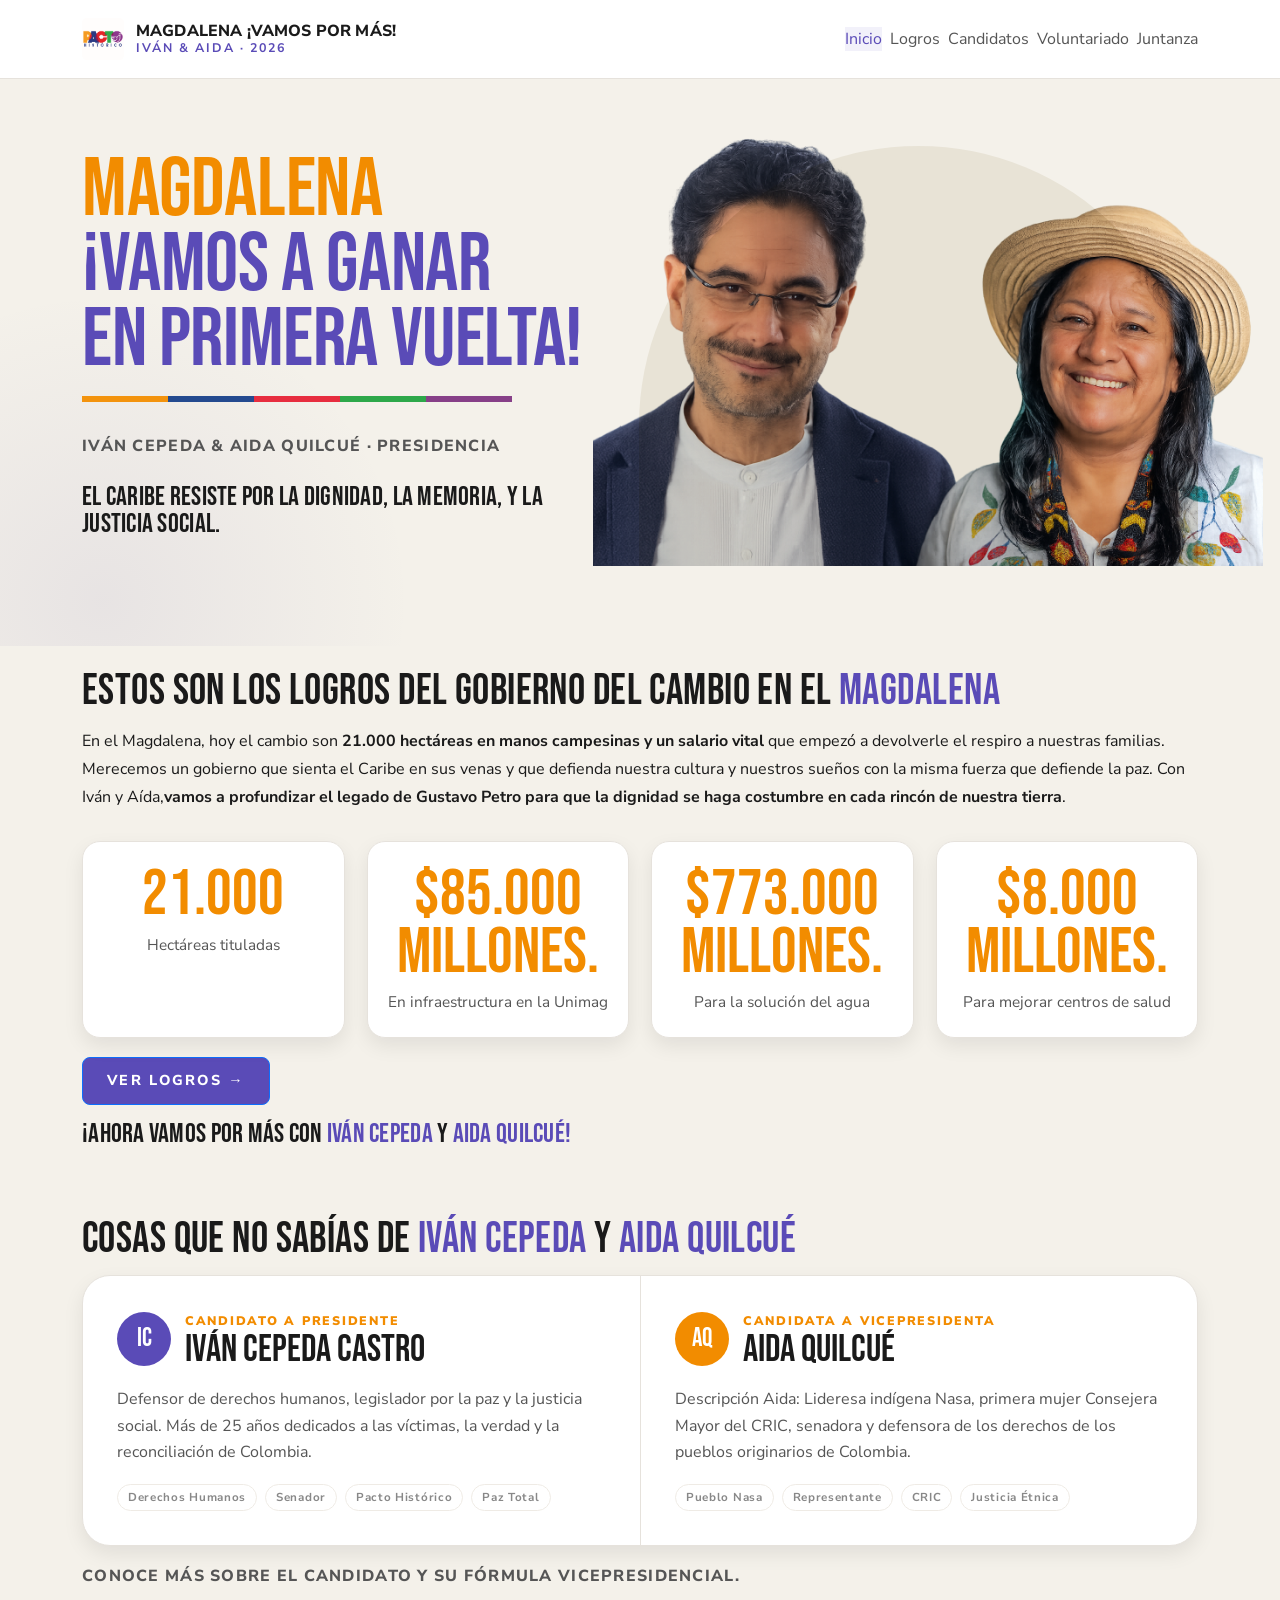
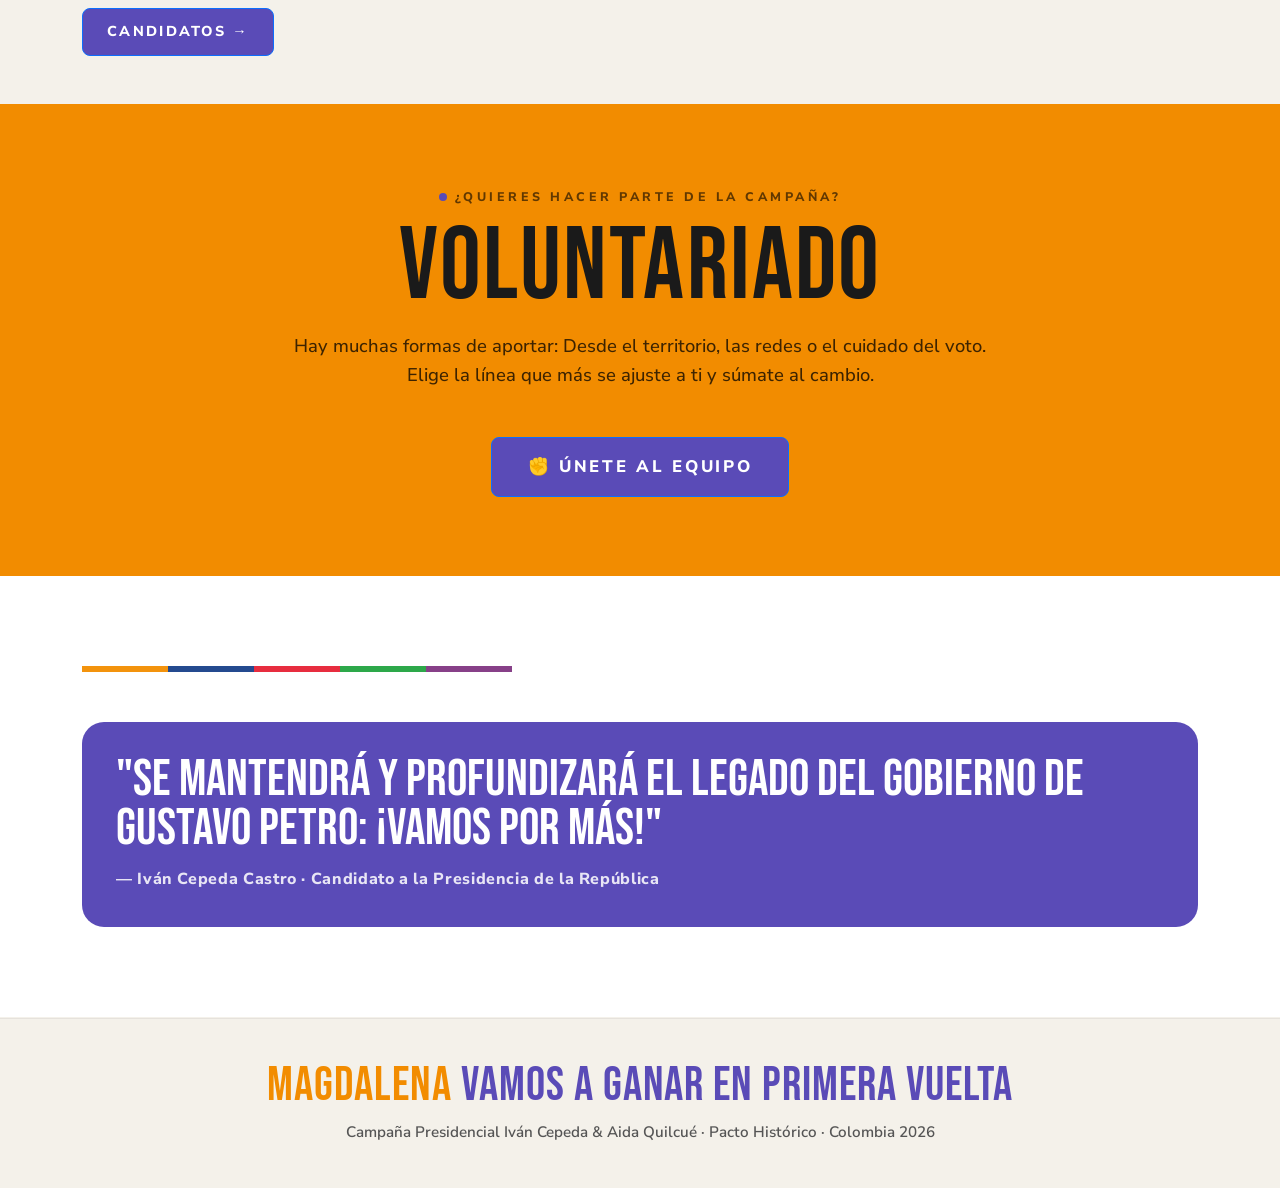
==== index.html @ b044becb "v1.1 feature: Configuracion para que los robots de google indexen mas facil esta pagina" ====
<!DOCTYPE html>
<html lang="es">

<head>
  <meta charset="UTF-8" />
  <meta name="viewport" content="width=device-width, initial-scale=1.0" />
  <title>Iván Cepeda & Aida Quilcué — Magdalena por el Cambio</title>
  <meta name="description" content="Campaña Magdalena por el Cambio. Iván Cepeda y Aida Quilcué. Página principal." />
  <link rel="icon" type="image/png" href="./assets/images/favicon.png">

  <link rel="preconnect" href="https://fonts.googleapis.com">
  <link rel="preconnect" href="https://fonts.gstatic.com" crossorigin>
  <link
    href="https://fonts.googleapis.com/css2?family=Bebas+Neue&family=Nunito+Sans:wght@400;500;600;700;800;900&display=swap"
    rel="stylesheet">

  <!-- Bootstrap 5.3 CSS -->
  <link href="https://cdn.jsdelivr.net/npm/bootstrap@5.3.3/dist/css/bootstrap.min.css" rel="stylesheet"
    integrity="sha384-QWTKZyjpPEjISv5WaRU9OFeRpok6YctnYmDr5pNlyT2bRjXh0JMhjY6hW+ALEwIH" crossorigin="anonymous">

  <link rel="stylesheet" href="./assets/css/variables.css">
  <link rel="stylesheet" href="./assets/css/reset.css">
  <link rel="stylesheet" href="./assets/css/base.css">
  <link rel="stylesheet" href="./assets/css/layout.css">
  <link rel="stylesheet" href="./assets/css/components.css">
  <link rel="stylesheet" href="./assets/css/utilities.css">
  <link rel="stylesheet" href="./assets/css/inicio.css">

  <meta name="google-site-verification" content="J1PlSYhIY49Xi12_AZv1ihROwYbv2UaHZDbPVgr6SNs" />
</head>

<body>
  <div class="top-stripe"></div>

  <header class="site-header">
    <div class="container header-inner">
      <a class="brand" href="./index.html">
        <div class="brand-badge">
          <img src="./assets/images/logo_pacto.png" alt="Pacto Histórico" class="brand-logo">
        </div>
        <div class="brand-copy">
          <span class="brand-title">MAGDALENA ¡VAMOS POR MÁS!</span>
          <span class="brand-subtitle">Iván & Aida · 2026</span>
        </div>
      </a>

      <nav class="main-nav" id="mainNav">
        <a class="nav-link is-active" href="./index.html">Inicio</a>
        <a class="nav-link" href="./pages/logros.html">Logros</a>
        <a class="nav-link" href="./pages/candidatos.html">Candidatos</a>
        <a class="nav-link" href="./pages/voluntariado.html">Voluntariado</a>
        <a class="nav-link" href="./pages/juntanza.html">Juntanza</a>
      </nav>

      <button class="menu-toggle" id="menuToggle" type="button" aria-label="Abrir menú">
        <span></span>
        <span></span>
        <span></span>
      </button>
    </div>
  </header>

  <main id="app" class="home-page">
    <section class="home-hero">
      <div class="container home-hero-grid">
        <div class="home-hero-copy animate-on-scroll slide-right">

          <h1 class="home-title">
            <span>Magdalena</span>
            <strong>¡Vamos a ganar</strong>
            <strong>En primera vuelta!</strong>
          </h1>

          <div class="brand-stripe">
            <span class="stripe-orange"></span>
            <span class="stripe-blue"></span>
            <span class="stripe-red"></span>
            <span class="stripe-green"></span>
            <span class="stripe-purple"></span>
          </div>

          <p class="hero-subtitle">Iván Cepeda & Aida Quilcué · Presidencia</p>

          <div class="mt-4">
            <p class="section-subtitle" style="font-size: 1.7rem;">
              El Caribe resiste por la dignidad, la memoria, y la
              justicia social.
            </p>
          </div>
        </div>

        <div class="home-hero-visual animate-on-scroll slide-left">
          <img class="candidate-photo" src="./assets/images/start_photo.png" alt="Iván Cepeda y Aida Quilcué" />
        </div>
      </div>
    </section>

    <section class="home-dashboard mt-4">
      <div class="container">
        <div>
          <h1 class="section-subtitle animate-on-scroll fade-in">Estos son los logros del gobierno del cambio en el
            <span class="acc">Magdalena</span>
          </h1>
          <p>En el Magdalena, hoy el cambio son <strong>21.000 hectáreas en manos campesinas y un salario vital</strong>
            que empezó a
            devolverle el respiro a nuestras familias. Merecemos un gobierno que sienta el Caribe en sus venas y que
            defienda nuestra cultura y nuestros sueños con la misma fuerza que defiende la paz. Con Iván y
            Aída,<strong>vamos a
              profundizar el legado de Gustavo Petro para que la dignidad se haga costumbre en cada rincón de nuestra
              tierra</strong>.</p>

          <section class="stats-bar animate-on-scroll slide-up">
            <div class="stats-inner">
              <div class="stat-item">
                <div class="stat-num">21.000</div>
                <div class="stat-label">Hectáreas tituladas</div>
              </div>
              <div class="stat-item">
                <div class="stat-num">$85.000 millones.</div>
                <div class="stat-label">En infraestructura en la Unimag</div>
              </div>
              <div class="stat-item">
                <div class="stat-num">$773.000 millones.</div>
                <div class="stat-label">Para la solución del agua</div>
              </div>
              <div class="stat-item">
                <div class="stat-num">$8.000 millones.</div>
                <div class="stat-label">Para mejorar centros de salud</div>
              </div>
            </div>
          </section>
          <div class="hero-cta-row mt-2">
            <a class="btn btn-primary" href="./pages/logros.html">Ver logros →</a>
          </div>
          <h1 class="section-subtitle mt-3" style="font-size: 1.7rem;">¡Ahora vamos por más con <span class="acc">Iván
              Cepeda</span> y
            <span class="acc">Aida Quilcué!</span>
          </h1>
        </div>
      </div>
    </section>

    <section class="candidates-section py-5">
      <div class="container">
        <h1 class="section-subtitle">Cosas que no sabías de <span class="acc">Iván Cepeda</span> y <span
            class="acc">Aida Quilcué</span>

        </h1>
        <div class="dashboard-grid">
          <article class="candidate-info-card animate-on-scroll slide-up">
            <div class="candidate-info-heading">
              <span class="candidate-info-icon">IC</span>
              <div>
                <p>Candidato a Presidente</p>
                <h2>Iván Cepeda Castro</h2>
              </div>
            </div>
            <p>Defensor de derechos humanos, legislador por la paz y la justicia social. Más de 25 años dedicados a las
              víctimas, la verdad y la reconciliación de Colombia.</p>

            <div class="cand-tags">
              <span class="tag">Derechos Humanos</span>
              <span class="tag">Senador</span>
              <span class="tag">Pacto Histórico</span>
              <span class="tag">Paz Total</span>
            </div>
          </article>

          <article class="candidate-info-card animate-on-scroll slide-up delay-200">
            <div class="candidate-info-heading">
              <span class="candidate-info-icon orange">AQ</span>
              <div>
                <p>Candidata a Vicepresidenta</p>
                <h2>Aida Quilcué</h2>
              </div>
            </div>
            <p>Descripción Aida: Lideresa indígena Nasa, primera mujer Consejera Mayor del CRIC, senadora y defensora de
              los derechos de los pueblos originarios de Colombia.</p>

            <div class="cand-tags">
              <span class="tag">Pueblo Nasa</span>
              <span class="tag">Representante</span>
              <span class="tag">CRIC</span>
              <span class="tag">Justicia Étnica</span>
            </div>
          </article>
        </div>
        <p class="hero-subtitle mt-3">Conoce más sobre el candidato y su fórmula vicepresidencial.</p>
        <div class="hero-cta-row mt-2">
          <a class="btn btn-primary" href="./pages/candidatos.html">Candidatos →</a>
        </div>
      </div>
    </section>

    <section class="cta-voluntariado text-center animate-on-scroll fade-in"
      style="background-color: var(--color-primary); padding: 80px 0;">
      <div class="container">
        <div class="section-eyebrow mb-3" style="color: rgba(0,0,0,0.6);">¿Quieres hacer parte de la campaña?</div>
        <h2 class="home-title mb-3"
          style="color: var(--color-text); font-size: clamp(3.5rem, 8vw, 6.5rem); letter-spacing: 0.02em;">VOLUNTARIADO
        </h2>
        <p class="mb-5 mx-auto"
          style="max-width: 700px; font-size: 1.15rem; color: rgba(0,0,0,0.75); line-height: 1.6; font-weight: 500;">
          Hay muchas formas de aportar: Desde el territorio, las redes o el cuidado del voto. Elige la línea que más se
          ajuste a ti y súmate al cambio.
        </p>
        <a class="btn btn-primary" href="./pages/voluntariado.html" style="padding: 16px 36px; font-size: 1.05rem;">✊
          ÚNETE AL EQUIPO</a>
      </div>
    </section>

    <section class="section-wrap animate-on-scroll slide-up">
      <div class="container">
        <div class="divider"></div>
        <div class="quote-box">
          <p class="quote-text">
            "Se mantendrá y profundizará el legado del gobierno de Gustavo Petro: ¡Vamos por más!"
          </p>
          <p class="quote-author">
            — Iván Cepeda Castro · Candidato a la Presidencia de la República
          </p>
        </div>
      </div>
    </section>
  </main>

  <footer class="site-footer">
    <div class="container footer-inner footer-inner-centered">
      <div class="footer-logo">
        <span>Magdalena</span> VAMOS A GANAR EN PRIMERA VUELTA
      </div>
      <div class="footer-text">
        Campaña Presidencial Iván Cepeda & Aida Quilcué · Pacto Histórico · Colombia 2026
      </div>
    </div>
  </footer>

  <div class="toast" id="toast">
    <span id="toastMessage"></span>
  </div>

  <!-- Bootstrap 5.3 JS Bundle -->
  <script src="https://cdn.jsdelivr.net/npm/bootstrap@5.3.3/dist/js/bootstrap.bundle.min.js"
    integrity="sha384-YvpcrYf0tY3lHB60NNkmXc5s9fDVZLESaAA55NDzOxhy9GkcIdslK1eN7N6jIeHz"
    crossorigin="anonymous"></script>

  <script type="module" src="./assets/js/app.js"></script>
</body>

</html>
---- assets/css/variables.css ----
:root {
  /* COLORES BASE */
  --color-primary: #f28c00;
  /* naranja */
  --color-secondary: #5a4bb7;
  /* morado */
  --color-accent: #e63946;
  /* rojo apoyo */

  /* FONDOS */
  --color-bg: #f4f1ea;
  --color-bg-soft: #ffffff;
  --color-surface: #ffffff;

  /* TEXTOS */
  --color-text: #1a1a1a;
  --color-text-muted: #555;
  --color-text-soft: #888;

  /* BORDES */
  --color-border: #e6e2dc;
  --color-border-soft: #efebe5;

  /* TIPOGRAFÍA */
  --font-display: "Bebas Neue", sans-serif;
  --font-heading: "Barlow Condensed", sans-serif;
  --font-body: "Nunito Sans", sans-serif;

  /* LAYOUT */
  --container-width: 1180px;

  /* UI */
  --radius-sm: 8px;
  --radius-md: 16px;
  --radius-lg: 24px;

  --shadow-soft: 0 8px 20px rgba(0, 0, 0, 0.08);
  --shadow-primary: 0 10px 30px rgba(242, 140, 0, 0.2);

  --header-height: 78px;

  --transition-fast: 0.2s ease;
  --transition-normal: 0.3s ease;
}
---- assets/css/base.css ----
body {
  min-height: 100vh;
  font-family: var(--font-body);
  background: var(--color-bg);
  color: var(--color-text);
  overflow-x: hidden;
}

main {
  display: block;
}

section {
  position: relative;
}

::selection {
  background: var(--color-secondary);
  color: #000000;
}

.text-primary {
  color: var(--color-primary) !important;
}

.text-secondary {
  color: var(--color-secondary) !important;
}

.text-tertiary {
  color: var(--color-tertiary) !important;
}

.eyebrow,
.section-eyebrow {
  display: inline-flex;
  align-items: center;
  gap: 8px;
  font-family: var(--font-body);
  font-size: 0.78rem;
  font-weight: 800;
  letter-spacing: 0.28em;
  text-transform: uppercase;
  color: var(--color-secondary);
}

.eyebrow::before,
.section-eyebrow::before {
  content: "";
  width: 8px;
  height: 8px;
  border-radius: 999px;
  background: var(--color-secondary);
  display: inline-block;
}

.section {
  padding: 88px 0;
}

.section-heading {
  margin-bottom: 36px;
}

.section-title {
  font-family: var(--font-display);
  font-size: clamp(2.6rem, 6vw, 5.2rem);
  letter-spacing: 0.01em;
  line-height: 0.9;
  margin-top: 10px;
  margin-bottom: 14px;
  color: var(--color-text);
  text-transform: uppercase;
}

.section-title .acc {
  color: var(--color-secondary);
}

.section-subtitle {
  font-family: var(--font-display);
  font-size: clamp(1.8rem, 3.5vw, 2.7rem);
  letter-spacing: 0.01em;
  line-height: 1;
  margin-top: 8px;
  margin-bottom: 14px;
  color: var(--color-text);
  text-transform: uppercase;
}

.section-subtitle .acc {
  color: var(--color-secondary);
}

.section-description,
.section-desc {
  max-width: 760px;
  color: var(--color-text-muted);
  line-height: 1.75;
  font-size: 1rem;
}

p {
  line-height: 1.75;
}

.acc-pruple {
  color: var(--color-secondary);
}
---- assets/css/layout.css ----
.container {
  width: min(100% - 32px, var(--container-width));
  margin: 0 auto;
}

.top-stripe {
  position: fixed;
  inset: 0 0 auto 0;
  height: 4px;
  background: linear-gradient(90deg, var(--color-secondary), var(--color-primary), var(--color-tertiary));
  z-index: 1100;
}

.site-header {
  position: sticky;
  top: 0;
  z-index: 1000;
  min-height: var(--header-height);
  background: #ffffff;
  border-bottom: 1px solid var(--color-border);
  width: 100%;
}

.header-inner {
  min-height: var(--header-height);
  display: flex;
  align-items: center;
  justify-content: space-between;
  gap: 20px;
}

.brand {
  display: inline-flex;
  align-items: center;
  gap: 12px;
  flex-shrink: 0;
}

.brand-badge {
  width: 42px;
  height: 42px;
  display: grid;
  place-items: center;
  background: transparent;
  color: #ffffff;
  font-family: var(--font-body);
  font-size: 1rem;
  font-weight: 800;
  letter-spacing: 0.08em;
  overflow: hidden;
}

.brand-logo {
  width: 100%;
  height: 100%;
  object-fit: contain;
}

.brand-copy {
  display: flex;
  flex-direction: column;
  line-height: 1.1;
}

.brand-stripe {
  width: min(100%, 430px);
  height: 6px;
  display: grid;
  grid-template-columns: repeat(5, 1fr);
  margin: 18px 0 30px;
}

.stripe-orange {
  background: #f3930d;
}

.stripe-blue {
  background: #244a8f;
}

.stripe-red {
  background: #e72d3f;
}

.stripe-green {
  background: #2da84a;
}

.stripe-purple {
  background: #874088;
}

.brand-title {
  font-family: var(--font-body);
  font-size: 1rem;
  font-weight: 800;
  letter-spacing: 0.01em;
}

.brand-subtitle {
  font-size: 0.78rem;
  color: var(--color-secondary);
  text-transform: uppercase;
  letter-spacing: 0.16em;
  font-weight: 700;
  white-space: nowrap;
}

.main-nav {
  display: flex;
  align-items: center;
  gap: 8px;
}

.nav-link {
  color: var(--color-text-muted);
}

.nav-link:hover,
.nav-link.is-active {
  color: var(--color-secondary);
  background: rgba(90, 75, 183, 0.08);
}

.menu-toggle {
  display: none;
  flex-direction: column;
  gap: 5px;
  padding: 6px;
}

.menu-toggle span {
  width: 24px;
  height: 2px;
  border-radius: 99px;
  background: var(--color-text);
}

.site-footer {
  padding: 44px 0;
  border-top: 1px solid var(--color-border);
  background: var(--color-bg);
}

.footer-inner {
  display: flex;
  justify-content: center;
  gap: 20px;
}

.footer-inner-centered {
  display: block;
  text-align: center;
}

.footer-logo {
  font-family: var(--font-display);
  font-size: clamp(2rem, 4vw, 3rem);
  line-height: 0.95;
  letter-spacing: 0.02em;
  text-transform: uppercase;
  color: var(--color-secondary);
}

.footer-logo span {
  color: var(--color-primary);
}

.footer-text {
  margin-top: 12px;
  color: var(--color-text-muted);
  line-height: 1.6;
  font-size: 0.95rem;
  font-weight: 600;
}

.grid {
  display: grid;
  gap: 18px;
}

.grid-3 {
  grid-template-columns: repeat(3, 1fr);
}

@media (max-width: 900px) {
  .grid-3 {
    grid-template-columns: 1fr;
  }
}

@media (max-width: 768px) {
  .menu-toggle {
    display: flex;
  }

  .main-nav {
    display: none;
    position: absolute;
    top: calc(var(--header-height) - 1px);
    left: 0;
    right: 0;
    padding: 12px 16px 16px;
    border-bottom: 1px solid var(--color-border-soft);
    background: #ffffff;
    box-shadow: 0 4px 12px rgba(0, 0, 0, 0.05);
    flex-direction: column;
    align-items: stretch;
  }

  .main-nav.is-open {
    display: flex;
  }

  .nav-link {
    width: 100%;
  }

  .footer-inner {
    flex-direction: column;
  }
}

@media (max-width: 480px) {
  .brand-title {
    font-size: 0.88rem;
  }
  
  .brand-subtitle {
    font-size: 0.7rem;
    letter-spacing: 0.1em;
  }

  .brand {
    gap: 8px;
  }

  .header-inner {
    gap: 10px;
  }
  
  .container {
    width: min(100% - 24px, var(--container-width));
  }
}

/* Fondos alternados para la pagina de Candidatos */
.candidatos-background-ivan {
  background-color: var(--color-bg);
}

.candidatos-background-aida {
  background-color: var(--color-surface);
}
---- assets/css/components.css ----
.btn {
  display: inline-flex;
  align-items: center;
  justify-content: center;
  gap: 10px;
  min-height: 48px;
  padding: 12px 24px;
  border-radius: var(--radius-sm);
  font-family: var(--font-body);
  font-size: 0.9rem;
  font-weight: 800;
  text-transform: uppercase;
  letter-spacing: 0.16em;
  transition: var(--transition-fast);
}

.btn-primary {
  background: var(--color-secondary);
  color: #ffffff;
  box-shadow: var(--shadow-secondary);
}

.btn-primary:hover {
  background: #db830c;
  transform: translateY(-1px);
}

.btn-outline {
  border: 1px solid var(--color-border-soft);
  color: var(--color-text);
  background: transparent;
}

.btn-outline:hover {
  background: rgba(255, 255, 255, 0.04);
  border-color: var(--color-primary);
}

.card-base {
  background: var(--color-surface);
  border: 1px solid var(--color-border);
  border-radius: 28px;
  padding: 34px;
  box-shadow: var(--shadow-soft);
  transition: var(--transition-normal);
}

.card {
  background: var(--color-surface);
  border: 1px solid var(--color-border-soft);
  border-radius: var(--radius-md);
  padding: 24px;
  box-shadow: var(--shadow-soft);
}

.card-badge {
  display: inline-flex;
  margin-bottom: 14px;
  padding: 6px 10px;
  border-radius: 999px;
  background: rgba(84, 69, 149, 0.18);
  border: 1px solid rgba(84, 69, 149, 0.3);
  color: var(--color-secondary);
  font-family: var(--font-body);
  font-size: 0.72rem;
  font-weight: 800;
  letter-spacing: 0.18em;
  text-transform: uppercase;
}

.card-title {
  font-family: var(--font-display);
  font-size: 2rem;
  font-weight: 400;
  line-height: 0.95;
  margin-bottom: 12px;
  text-transform: uppercase;
}

.card-text {
  color: var(--color-text-muted);
  line-height: 1.75;
}

.feature-list {
  display: grid;
  gap: 12px;
  margin-top: 18px;
}

.feature-list li {
  position: relative;
  padding-left: 18px;
  color: var(--color-text-muted);
  line-height: 1.65;
}

.feature-list li::before {
  content: "";
  position: absolute;
  top: 10px;
  left: 0;
  width: 7px;
  height: 7px;
  border-radius: 50%;
  background: var(--color-secondary);
}

.tag,
.chip {
  display: inline-flex;
  align-items: center;
  padding: 4px 10px;
  border-radius: 999px;
  border: 1px solid var(--color-border-soft);
  background: rgba(255, 255, 255, 0.03);
  color: var(--color-text-soft);
  font-size: 0.72rem;
  font-weight: 700;
  letter-spacing: 0.06em;
}

.toast {
  position: fixed;
  right: 20px;
  bottom: 20px;
  z-index: 1200;
  min-width: 220px;
  max-width: 360px;
  padding: 14px 16px;
  border-radius: var(--radius-md);
  background: #111111;
  border: 1px solid var(--color-border);
  color: var(--color-text);
  box-shadow: var(--shadow-soft);
  opacity: 0;
  transform: translateY(16px);
  pointer-events: none;
  transition: var(--transition-normal);
}

.toast.is-visible {
  opacity: 1;
  transform: translateY(0);
}
---- assets/css/utilities.css ----
.mt-0 {
    margin-top: 0;
}

.mb-0 {
    margin-bottom: 0;
}

.text-center {
    text-align: center;
}

.w-full {
    width: 100%;
}

.hidden {
    display: none !important;
}

/* Scroll Animations */
.animate-on-scroll {
    opacity: 0;
    transform: translateY(30px);
    transition: opacity 0.8s ease-out, transform 0.8s ease-out;
    will-change: opacity, transform;
}

.animate-on-scroll.fade-in {
    transform: translateY(0);
}

.animate-on-scroll.slide-up {
    transform: translateY(40px);
}

.animate-on-scroll.slide-right {
    transform: translateX(-40px);
}

.animate-on-scroll.slide-left {
    transform: translateX(40px);
}

.animate-on-scroll.is-visible {
    opacity: 1;
    transform: translate(0, 0);
}

.delay-100 { transition-delay: 100ms; }
.delay-200 { transition-delay: 200ms; }
.delay-300 { transition-delay: 300ms; }
.delay-400 { transition-delay: 400ms; }
---- assets/css/inicio.css ----
.home-page {
  background: var(--color-bg);
}

.home-hero {
  position: relative;
  overflow: hidden;
  background:
    radial-gradient(circle at 8% 92%, rgba(84, 69, 149, 0.08), transparent 24%),
    var(--color-bg);
  padding: 60px 0 80px;
}

.home-hero-grid {
  display: grid;
  grid-template-columns: 0.95fr 1.05fr;
  align-items: center;
  gap: 52px;
}

.hero-eyebrow {
  font-size: 0.84rem;
  font-weight: 900;
  letter-spacing: 0.18em;
  color: var(--color-secondary);
  margin-bottom: 20px;
  text-transform: uppercase;
}

.home-title {
  font-family: var(--font-display);
  text-transform: uppercase;
  line-height: 0.9;
  letter-spacing: -0.01em;
  margin: 0;
}

.home-title span,
.home-title strong {
  display: block;
  font-weight: 400;
}

.home-title span:first-child {
  color: var(--color-primary);
  font-size: clamp(3.2rem, 6.5vw, 5.4rem);
}

.home-title strong {
  color: var(--color-secondary);
  font-size: clamp(3.2rem, 6.5vw, 5.4rem);
}

.home-title span:last-child {
  color: var(--color-text);
  font-size: clamp(3.2rem, 6.5vw, 5.4rem);
}



.hero-subtitle {
  font-size: 1rem;
  color: var(--color-text-muted);
  font-weight: 800;
  letter-spacing: 0.08em;
  text-transform: uppercase;
  margin-bottom: 18px;
}

.home-lead {
  max-width: 600px;
  font-size: clamp(1.1rem, 1.6vw, 1.35rem);
  line-height: 1.5;
  color: var(--color-text-muted);
  margin-bottom: 28px;
}

.hero-cta-row {
  display: flex;
  gap: 14px;
  flex-wrap: wrap;
}

.home-hero-visual {
  position: relative;
  min-height: 420px;
  display: flex;
  align-items: flex-end;
  justify-content: center;
  margin-top: -20px;
}

.home-hero-visual::before {
  content: "";
  position: absolute;
  width: min(100%, 600px);
  height: 420px;
  border-radius: 300px 300px 0 0;
  background: #e8e3d6;
  bottom: 0;
  z-index: 0;
}

.candidate-photo {
  position: relative;
  z-index: 1;
  width: 120%;
  max-width: 700px;
  bottom: 0;
  transform: translateX(10px);
  display: block;
  mix-blend-mode: multiply;
}

.home-dashboard {
  margin-top: -70px;
  position: relative;
  z-index: 3;
}

.dashboard-grid {
  background: #fff;
  border: 1px solid var(--color-border);
  border-radius: 28px;
  box-shadow: var(--shadow-soft);
  display: grid;
  grid-template-columns: 1fr 1fr;
  overflow: hidden;
}

.candidate-info-card {
  padding: 34px;
}

.candidate-info-card + .candidate-info-card {
  border-left: 1px solid var(--color-border);
}

.candidate-info-heading {
  display: flex;
  gap: 14px;
  align-items: center;
  margin-bottom: 18px;
}

.candidate-info-icon {
  width: 54px;
  height: 54px;
  border-radius: 50%;
  background: var(--color-secondary);
  color: #fff;
  display: grid;
  place-items: center;
  font-family: var(--font-display);
  font-size: 1.6rem;
  flex-shrink: 0;
}

.candidate-info-icon.orange {
  background: var(--color-primary);
}

.candidate-info-heading p {
  color: var(--color-primary);
  font-size: 0.78rem;
  font-weight: 900;
  letter-spacing: 0.14em;
  text-transform: uppercase;
}

.candidate-info-heading h2 {
  font-family: var(--font-display);
  color: var(--color-text);
  font-size: 2.4rem;
  line-height: 0.95;
  text-transform: uppercase;
}

.candidate-info-card > p {
  color: var(--color-text-muted);
  line-height: 1.65;
  margin-bottom: 18px;
}

.cand-tags {
  display: flex;
  flex-wrap: wrap;
  gap: 8px;
}

.stats-bar {
  padding: 30px 0 10px;
  background: transparent;
}

.stats-inner {
  display: grid;
  grid-template-columns: repeat(4, 1fr);
  gap: 22px;
}

.stat-item {
  background: #fff;
  border: 1px solid var(--color-border);
  border-radius: 18px;
  padding: 24px 18px;
  text-align: center;
  box-shadow: var(--shadow-soft);
}

.stat-num {
  font-family: var(--font-display);
  font-size: clamp(2.8rem, 5vw, 4.3rem);
  color: var(--color-primary);
  line-height: 0.9;
}

.stat-label {
  color: var(--color-text-muted);
  font-size: 0.96rem;
  line-height: 1.45;
  margin-top: 10px;
}

.section-wrap {
  padding: 72px 0 90px;
  background: #fff;
}

.section-title-main {
  color: var(--color-text);
}

.section-title-main .acc {
  color: var(--color-secondary);
}

.divider {
  width: min(100%, 430px);
  height: 6px;
  display: grid;
  grid-template-columns: repeat(5, 1fr);
  margin: 18px 0 40px;
  background: linear-gradient(90deg,
      #f3930d 0 20%,
      #244a8f 20% 40%,
      #e72d3f 40% 60%,
      #2da84a 60% 80%,
      #874088 80% 100%);
}

.bio-grid {
  display: grid;
  grid-template-columns: 1fr 1fr;
  gap: 46px;
}

.bio-title {
  font-family: var(--font-display);
  font-size: 2.5rem;
  color: var(--color-primary);
  line-height: 0.95;
  text-transform: uppercase;
  margin-bottom: 16px;
}

.bio-text {
  color: var(--color-text-muted);
  line-height: 1.75;
  margin-bottom: 14px;
}

.bio-text strong {
  color: var(--color-text);
}

.quote-box {
  margin-top: 50px;
  background: var(--color-secondary);
  color: #fff;
  border-radius: 22px;
  padding: 34px;
}

.quote-text {
  font-family: var(--font-display);
  font-size: clamp(2rem, 4vw, 3.6rem);
  line-height: 0.95;
  text-transform: uppercase;
  margin-bottom: 12px;
}

.quote-author {
  color: rgba(255, 255, 255, 0.86);
  font-weight: 800;
  letter-spacing: 0.04em;
}

.footer-inner-centered {
  display: block;
  text-align: center;
}

@media (max-width: 980px) {

  .home-hero-grid,
  .dashboard-grid,
  .stats-inner,
  .bio-grid {
    grid-template-columns: 1fr;
  }

  .home-dashboard {
    margin-top: -44px;
  }

  .candidate-info-card + .candidate-info-card {
    border-left: none;
    border-top: 1px solid var(--color-border);
  }

  .home-hero-visual {
    min-height: 380px;
  }

  .home-hero-visual::before {
    height: 380px;
    width: min(90%, 500px);
  }

  .candidate-photo {
    width: 120%;
    transform: translateX(0);
  }
}

@media (max-width: 640px) {
  .home-hero {
    padding: 54px 0 92px;
  }

  .home-hero-visual {
    min-height: 280px;
  }

  .home-hero-visual::before {
    height: 280px;
  }

  .candidate-info-card,
  .quote-box {
    padding: 24px;
  }
}
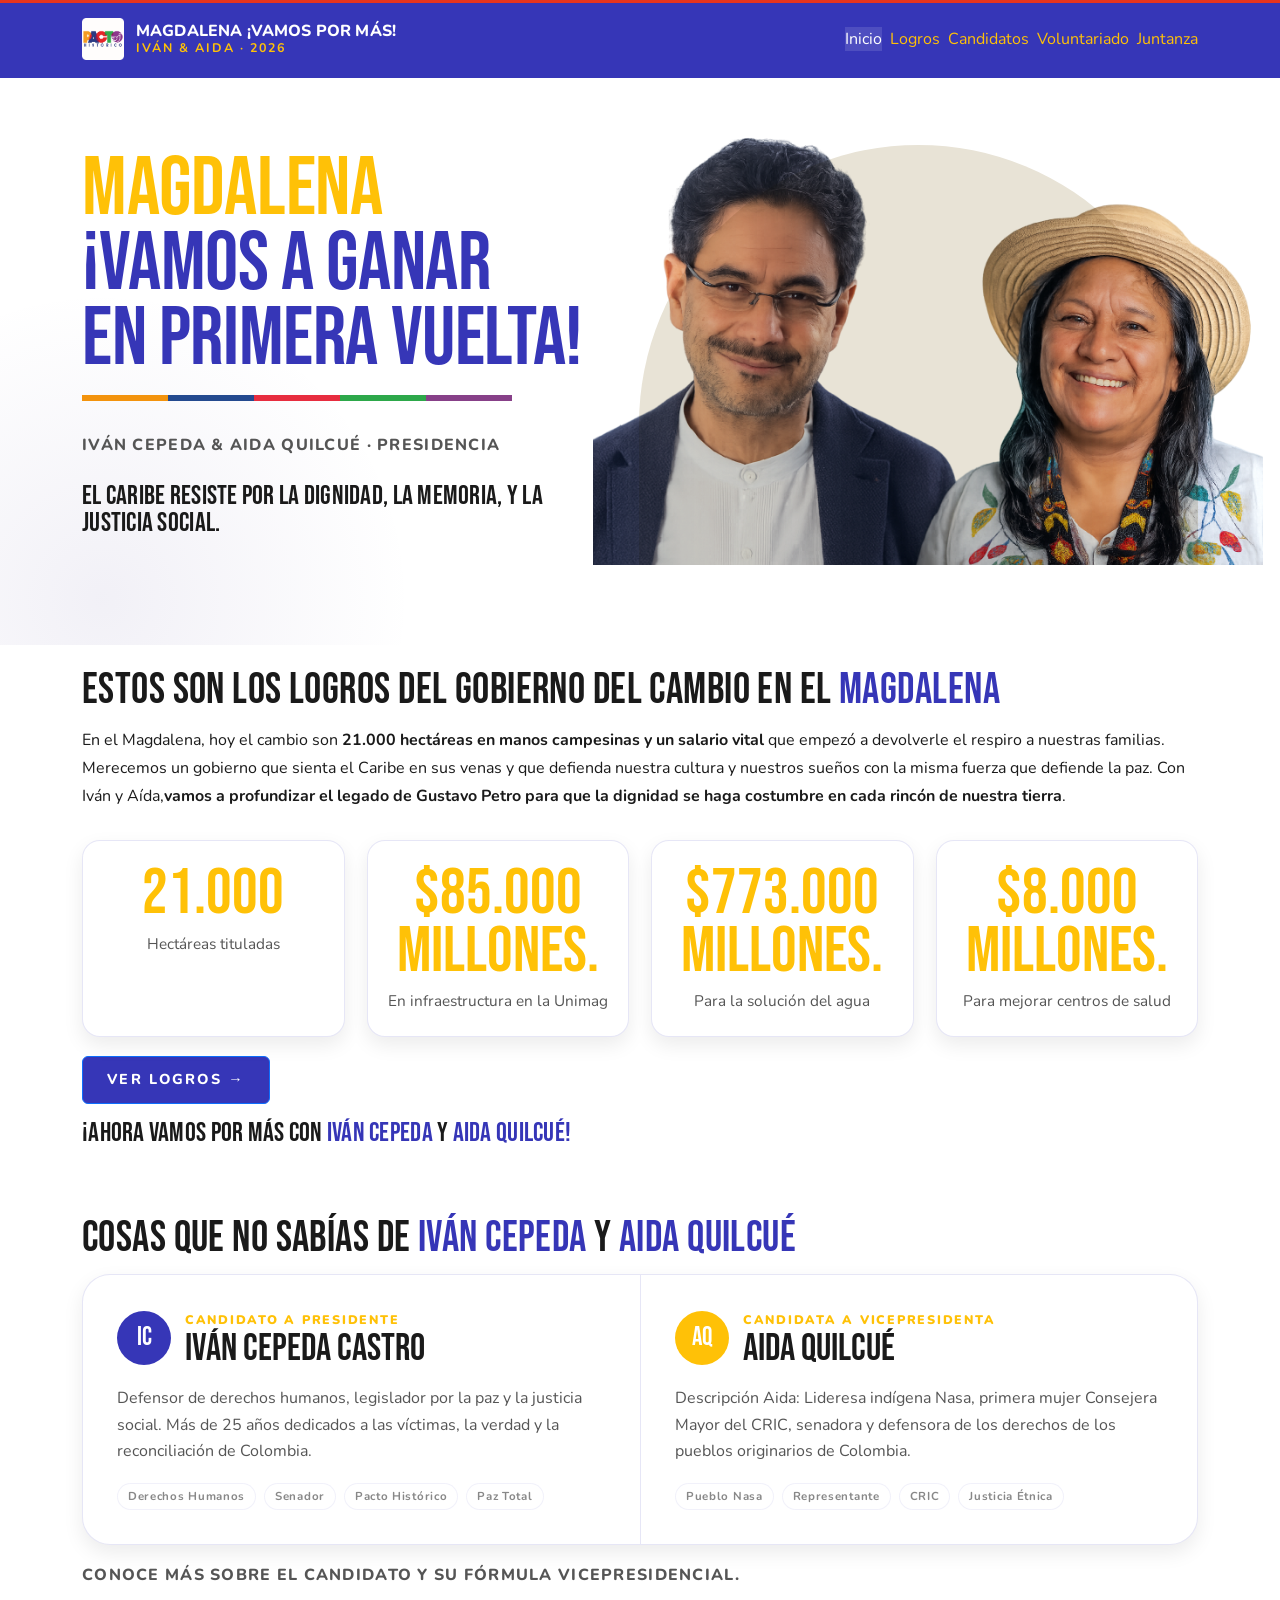
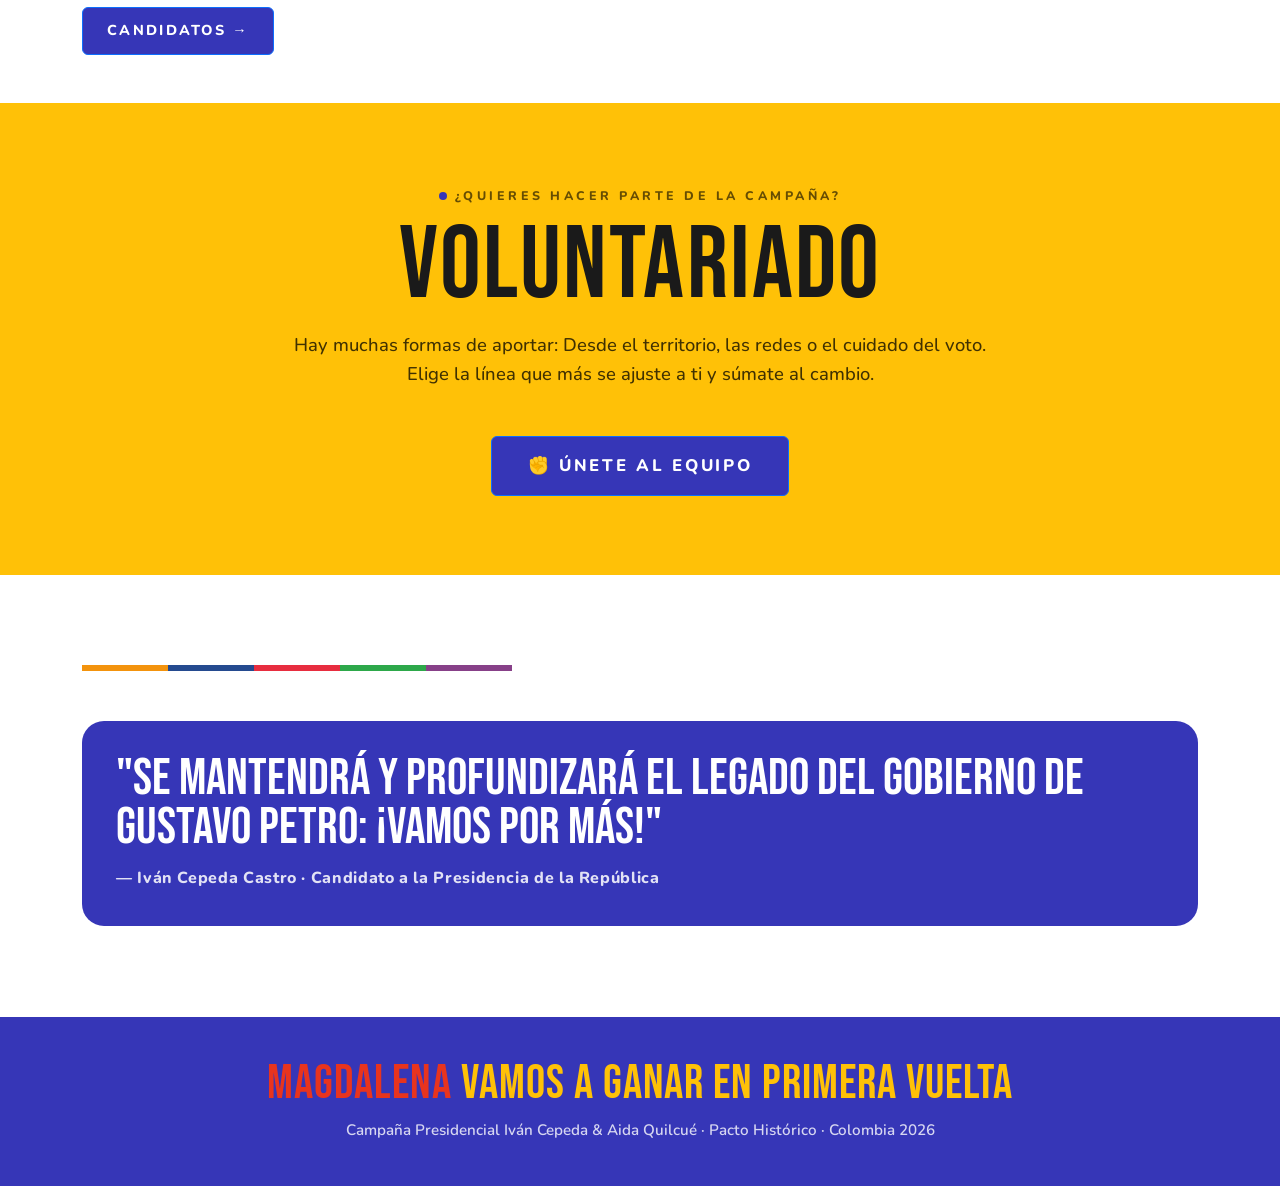
==== commit f8ef996c: "v1.1 feature: Migracion de nuevos diseños para la página" ====
--- a/index.html
+++ b/index.html
@@ -11,7 +11,7 @@
   <link rel="preconnect" href="https://fonts.googleapis.com">
   <link rel="preconnect" href="https://fonts.gstatic.com" crossorigin>
   <link
-    href="https://fonts.googleapis.com/css2?family=Bebas+Neue&family=Nunito+Sans:wght@400;500;600;700;800;900&display=swap"
+    href="https://fonts.googleapis.com/css2?family=Bebas+Neue&family=Nunito:wght@400;600;700&display=swap"
     rel="stylesheet">
 
   <!-- Bootstrap 5.3 CSS -->
@@ -27,6 +27,21 @@
   <link rel="stylesheet" href="./assets/css/inicio.css">
 
   <meta name="google-site-verification" content="J1PlSYhIY49Xi12_AZv1ihROwYbv2UaHZDbPVgr6SNs" />
+  <link rel="canonical" href="https://www.magdalenaconcepeda.com/" />
+
+  <!-- Open Graph / Facebook -->
+  <meta property="og:type" content="website" />
+  <meta property="og:url" content="https://www.magdalenaconcepeda.com/" />
+  <meta property="og:title" content="Iván Cepeda & Aida Quilcué — Magdalena por el Cambio" />
+  <meta property="og:description" content="Campaña Presidencial Iván Cepeda & Aida Quilcué. El Magdalena se une por el cambio histórico en Colombia." />
+  <meta property="og:image" content="https://www.magdalenaconcepeda.com/assets/images/start_photo.png" />
+
+  <!-- Twitter -->
+  <meta property="twitter:card" content="summary_large_image" />
+  <meta property="twitter:url" content="https://www.magdalenaconcepeda.com/" />
+  <meta property="twitter:title" content="Iván Cepeda & Aida Quilcué — Magdalena por el Cambio" />
+  <meta property="twitter:description" content="Campaña Presidencial Iván Cepeda & Aida Quilcué. El Magdalena se une por el cambio histórico en Colombia." />
+  <meta property="twitter:image" content="https://www.magdalenaconcepeda.com/assets/images/start_photo.png" />
 </head>
 
 <body>
--- a/assets/css/variables.css
+++ b/assets/css/variables.css
@@ -1,44 +1,53 @@
 :root {
-  /* COLORES BASE */
-  --color-primary: #f28c00;
-  /* naranja */
-  --color-secondary: #5a4bb7;
-  /* morado */
-  --color-accent: #e63946;
-  /* rojo apoyo */
+  /* COLORES DE MARCA */
+  --color-primary: #FFC107;
+  /* amarillo: botones CTA, textos sobre azul */
+  --color-secondary: #3636B7;
+  /* azul: fondos, navbar, footer, secciones dominantes */
+  --color-accent: #E8341E;
+  /* rojo-naranja: detalles, palabras clave, CTA navbar */
+  --color-brand-coral: #E87060;
+  /* coral: corazón decorativo, sección voluntariado */
 
   /* FONDOS */
-  --color-bg: #f4f1ea;
-  --color-bg-soft: #ffffff;
-  --color-surface: #ffffff;
+  --color-bg: #FFFFFF;
+  --color-bg-soft: #F0F4FF;
+  --color-surface: #FFFFFF;
 
   /* TEXTOS */
   --color-text: #1a1a1a;
-  --color-text-muted: #555;
-  --color-text-soft: #888;
+  --color-text-muted: #555555;
+  --color-text-soft: #888888;
 
   /* BORDES */
-  --color-border: #e6e2dc;
-  --color-border-soft: #efebe5;
+  --color-border: rgba(54, 54, 183, 0.12);
+  --color-border-soft: rgba(54, 54, 183, 0.07);
 
   /* TIPOGRAFÍA */
   --font-display: "Bebas Neue", sans-serif;
-  --font-heading: "Barlow Condensed", sans-serif;
-  --font-body: "Nunito Sans", sans-serif;
+  --font-body: "Nunito", sans-serif;
 
   /* LAYOUT */
   --container-width: 1180px;
 
+  /* TAMAÑOS TIPOGRÁFICOS */
+  --text-hero: clamp(40px, 8vw, 72px);
+  --text-h2: clamp(24px, 4vw, 36px);
+
+  /* ESPACIADO */
+  --section-padding: clamp(48px, 8vw, 96px) clamp(16px, 4vw, 64px);
+
   /* UI */
-  --radius-sm: 8px;
-  --radius-md: 16px;
-  --radius-lg: 24px;
+  --radius-sm: 6px;
+  --radius-md: 10px;
+  --radius-lg: 16px;
 
   --shadow-soft: 0 8px 20px rgba(0, 0, 0, 0.08);
-  --shadow-primary: 0 10px 30px rgba(242, 140, 0, 0.2);
+  --shadow-primary: 0 10px 30px rgba(54, 54, 183, 0.15);
+  --shadow-card: 0 2px 12px rgba(54, 54, 183, 0.10);
 
   --header-height: 78px;
 
   --transition-fast: 0.2s ease;
   --transition-normal: 0.3s ease;
-}+}
--- a/assets/css/layout.css
+++ b/assets/css/layout.css
@@ -6,8 +6,8 @@
 .top-stripe {
   position: fixed;
   inset: 0 0 auto 0;
-  height: 4px;
-  background: linear-gradient(90deg, var(--color-secondary), var(--color-primary), var(--color-tertiary));
+  height: 3px;
+  background: var(--color-accent);
   z-index: 1100;
 }
 
@@ -16,8 +16,8 @@
   top: 0;
   z-index: 1000;
   min-height: var(--header-height);
-  background: #ffffff;
-  border-bottom: 1px solid var(--color-border);
+  background: var(--color-secondary);
+  border-bottom: none;
   width: 100%;
 }
 
@@ -95,11 +95,12 @@
   font-size: 1rem;
   font-weight: 800;
   letter-spacing: 0.01em;
+  color: #ffffff;
 }
 
 .brand-subtitle {
   font-size: 0.78rem;
-  color: var(--color-secondary);
+  color: var(--color-primary);
   text-transform: uppercase;
   letter-spacing: 0.16em;
   font-weight: 700;
@@ -113,13 +114,13 @@
 }
 
 .nav-link {
-  color: var(--color-text-muted);
+  color: var(--color-primary);
 }
 
 .nav-link:hover,
 .nav-link.is-active {
-  color: var(--color-secondary);
-  background: rgba(90, 75, 183, 0.08);
+  color: #ffffff;
+  background: rgba(255, 255, 255, 0.12);
 }
 
 .menu-toggle {
@@ -133,13 +134,14 @@
   width: 24px;
   height: 2px;
   border-radius: 99px;
-  background: var(--color-text);
+  background: var(--color-primary);
 }
 
 .site-footer {
   padding: 44px 0;
-  border-top: 1px solid var(--color-border);
-  background: var(--color-bg);
+  border-top: none;
+  background: var(--color-secondary);
+  color: #ffffff;
 }
 
 .footer-inner {
@@ -159,16 +161,16 @@
   line-height: 0.95;
   letter-spacing: 0.02em;
   text-transform: uppercase;
-  color: var(--color-secondary);
+  color: var(--color-primary);
 }
 
 .footer-logo span {
-  color: var(--color-primary);
+  color: var(--color-accent);
 }
 
 .footer-text {
   margin-top: 12px;
-  color: var(--color-text-muted);
+  color: rgba(255, 255, 255, 0.8);
   line-height: 1.6;
   font-size: 0.95rem;
   font-weight: 600;
@@ -201,9 +203,9 @@
     left: 0;
     right: 0;
     padding: 12px 16px 16px;
-    border-bottom: 1px solid var(--color-border-soft);
-    background: #ffffff;
-    box-shadow: 0 4px 12px rgba(0, 0, 0, 0.05);
+    border-bottom: 1px solid rgba(255, 255, 255, 0.1);
+    background: var(--color-secondary);
+    box-shadow: 0 4px 12px rgba(54, 54, 183, 0.3);
     flex-direction: column;
     align-items: stretch;
   }
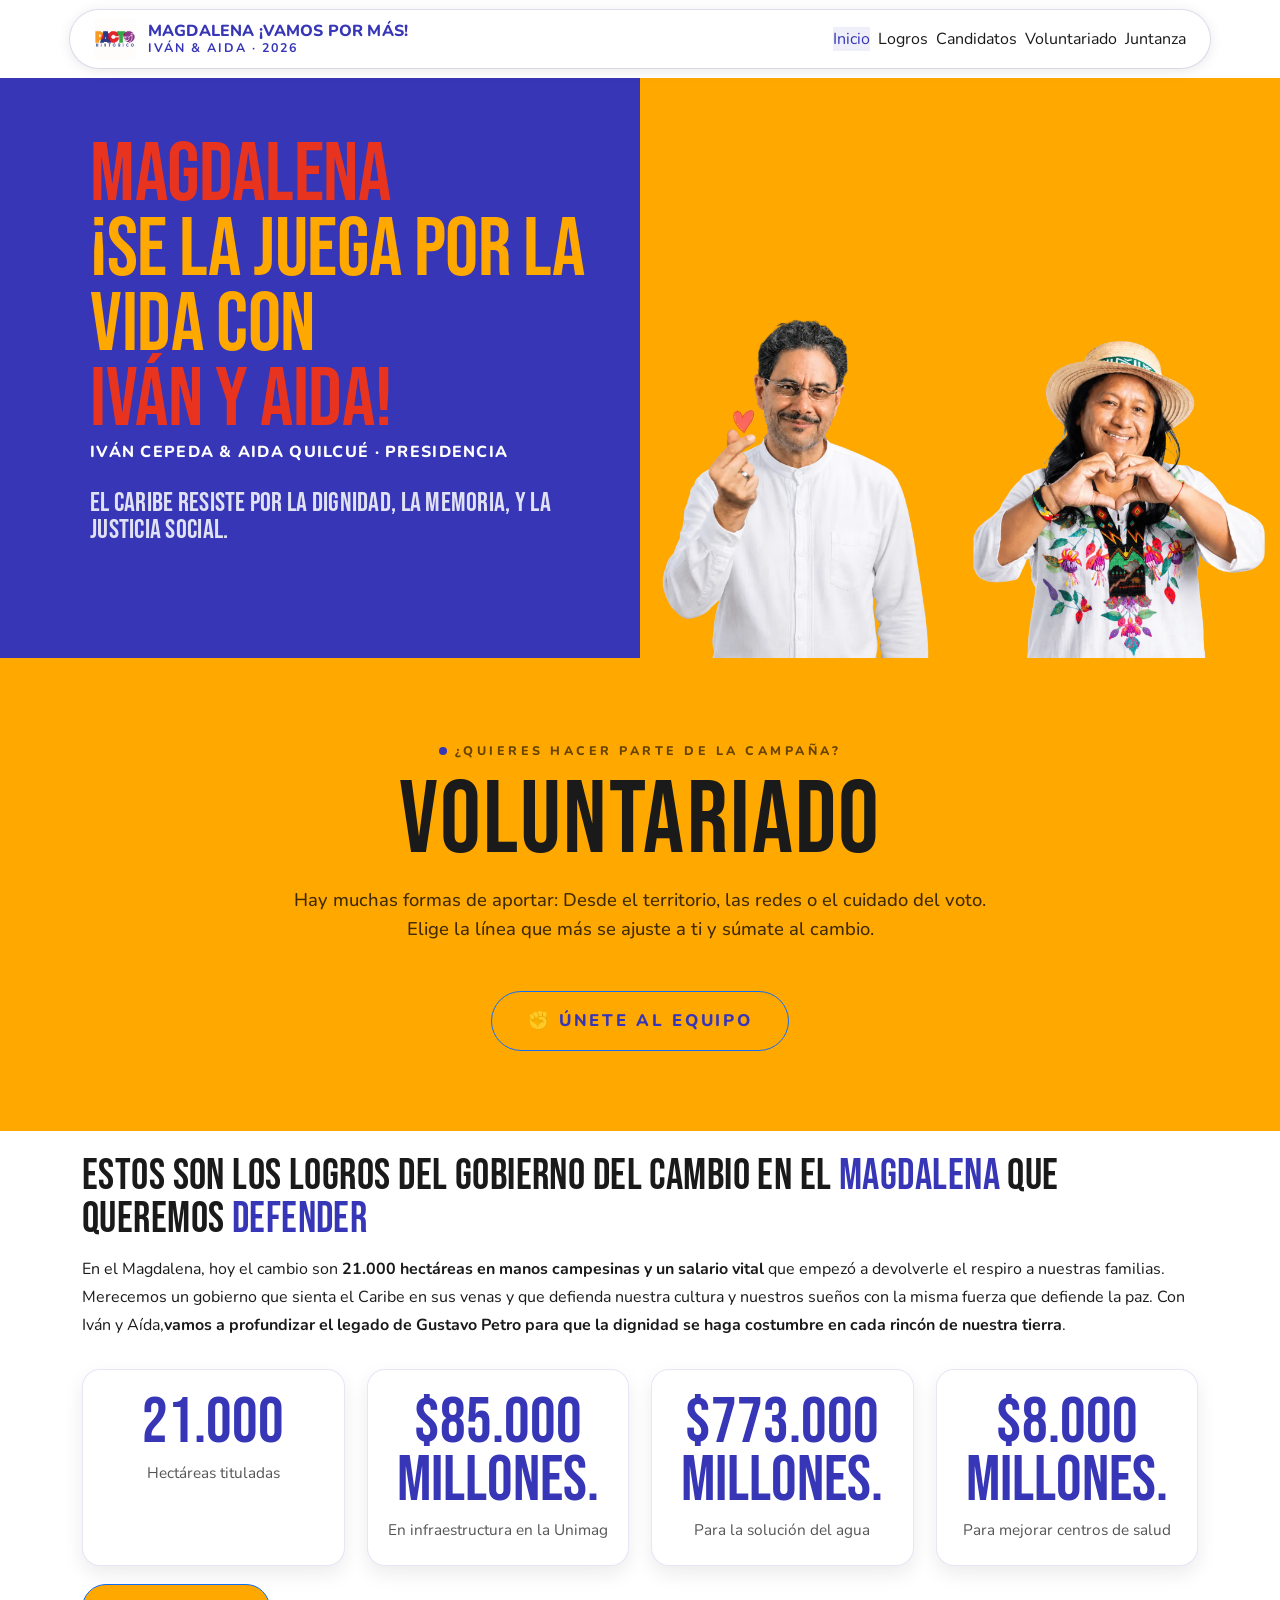
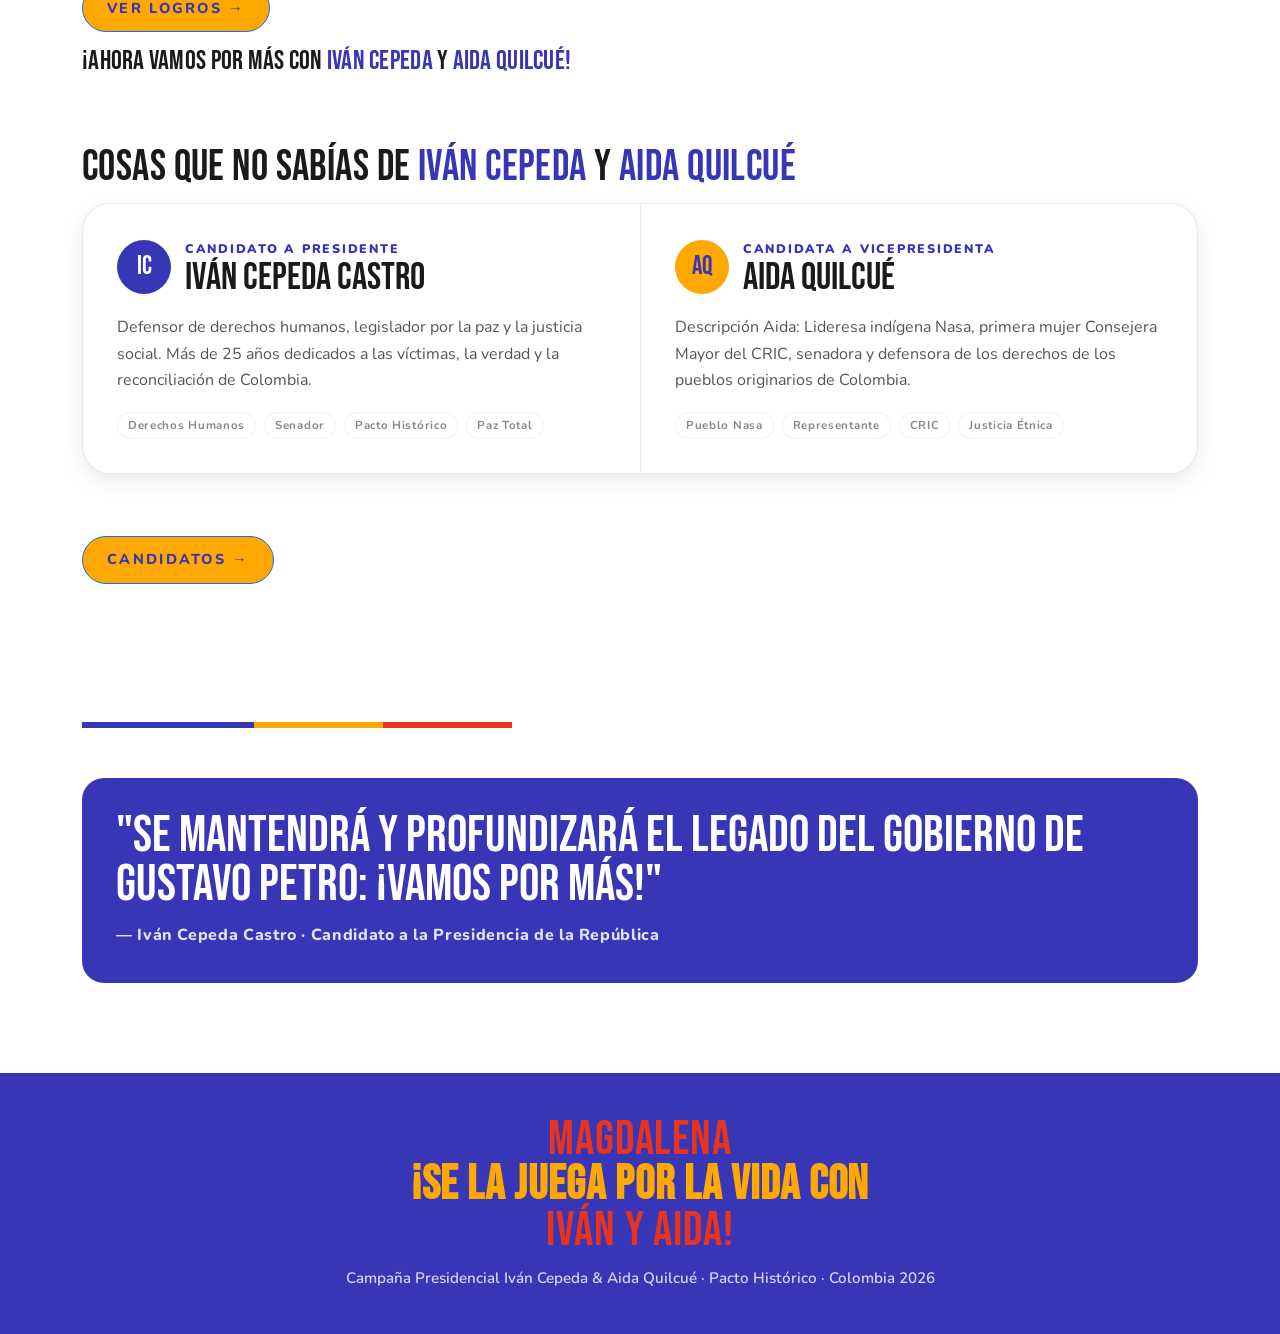
==== commit 899a8279: "v1.2 feature: Aplicacion del rediseño del index, header y footer" ====
--- a/index.html
+++ b/index.html
@@ -10,8 +10,7 @@
 
   <link rel="preconnect" href="https://fonts.googleapis.com">
   <link rel="preconnect" href="https://fonts.gstatic.com" crossorigin>
-  <link
-    href="https://fonts.googleapis.com/css2?family=Bebas+Neue&family=Nunito:wght@400;600;700&display=swap"
+  <link href="https://fonts.googleapis.com/css2?family=Bebas+Neue&family=Nunito:wght@400;600;700&display=swap"
     rel="stylesheet">
 
   <!-- Bootstrap 5.3 CSS -->
@@ -33,14 +32,16 @@
   <meta property="og:type" content="website" />
   <meta property="og:url" content="https://www.magdalenaconcepeda.com/" />
   <meta property="og:title" content="Iván Cepeda & Aida Quilcué — Magdalena por el Cambio" />
-  <meta property="og:description" content="Campaña Presidencial Iván Cepeda & Aida Quilcué. El Magdalena se une por el cambio histórico en Colombia." />
+  <meta property="og:description"
+    content="Campaña Presidencial Iván Cepeda & Aida Quilcué. El Magdalena se une por el cambio histórico en Colombia." />
   <meta property="og:image" content="https://www.magdalenaconcepeda.com/assets/images/start_photo.png" />
 
   <!-- Twitter -->
   <meta property="twitter:card" content="summary_large_image" />
   <meta property="twitter:url" content="https://www.magdalenaconcepeda.com/" />
   <meta property="twitter:title" content="Iván Cepeda & Aida Quilcué — Magdalena por el Cambio" />
-  <meta property="twitter:description" content="Campaña Presidencial Iván Cepeda & Aida Quilcué. El Magdalena se une por el cambio histórico en Colombia." />
+  <meta property="twitter:description"
+    content="Campaña Presidencial Iván Cepeda & Aida Quilcué. El Magdalena se une por el cambio histórico en Colombia." />
   <meta property="twitter:image" content="https://www.magdalenaconcepeda.com/assets/images/start_photo.png" />
 </head>
 
@@ -77,22 +78,15 @@
 
   <main id="app" class="home-page">
     <section class="home-hero">
-      <div class="container home-hero-grid">
-        <div class="home-hero-copy animate-on-scroll slide-right">
+      <div class="hero-col hero-col-left">
+        <div class="hero-col-inner animate-on-scroll slide-right">
 
           <h1 class="home-title">
-            <span>Magdalena</span>
-            <strong>¡Vamos a ganar</strong>
-            <strong>En primera vuelta!</strong>
+            <span>MAGDALENA</span>
+            <strong>¡SE LA JUEGA POR LA VIDA CON</strong>
+            <span>IVÁN Y AIDA!</span>
           </h1>
 
-          <div class="brand-stripe">
-            <span class="stripe-orange"></span>
-            <span class="stripe-blue"></span>
-            <span class="stripe-red"></span>
-            <span class="stripe-green"></span>
-            <span class="stripe-purple"></span>
-          </div>
 
           <p class="hero-subtitle">Iván Cepeda & Aida Quilcué · Presidencia</p>
 
@@ -103,107 +97,11 @@
             </p>
           </div>
         </div>
-
-        <div class="home-hero-visual animate-on-scroll slide-left">
-          <img class="candidate-photo" src="./assets/images/start_photo.png" alt="Iván Cepeda y Aida Quilcué" />
-        </div>
-      </div>
-    </section>
-
-    <section class="home-dashboard mt-4">
-      <div class="container">
-        <div>
-          <h1 class="section-subtitle animate-on-scroll fade-in">Estos son los logros del gobierno del cambio en el
-            <span class="acc">Magdalena</span>
-          </h1>
-          <p>En el Magdalena, hoy el cambio son <strong>21.000 hectáreas en manos campesinas y un salario vital</strong>
-            que empezó a
-            devolverle el respiro a nuestras familias. Merecemos un gobierno que sienta el Caribe en sus venas y que
-            defienda nuestra cultura y nuestros sueños con la misma fuerza que defiende la paz. Con Iván y
-            Aída,<strong>vamos a
-              profundizar el legado de Gustavo Petro para que la dignidad se haga costumbre en cada rincón de nuestra
-              tierra</strong>.</p>
-
-          <section class="stats-bar animate-on-scroll slide-up">
-            <div class="stats-inner">
-              <div class="stat-item">
-                <div class="stat-num">21.000</div>
-                <div class="stat-label">Hectáreas tituladas</div>
-              </div>
-              <div class="stat-item">
-                <div class="stat-num">$85.000 millones.</div>
-                <div class="stat-label">En infraestructura en la Unimag</div>
-              </div>
-              <div class="stat-item">
-                <div class="stat-num">$773.000 millones.</div>
-                <div class="stat-label">Para la solución del agua</div>
-              </div>
-              <div class="stat-item">
-                <div class="stat-num">$8.000 millones.</div>
-                <div class="stat-label">Para mejorar centros de salud</div>
-              </div>
-            </div>
-          </section>
-          <div class="hero-cta-row mt-2">
-            <a class="btn btn-primary" href="./pages/logros.html">Ver logros →</a>
-          </div>
-          <h1 class="section-subtitle mt-3" style="font-size: 1.7rem;">¡Ahora vamos por más con <span class="acc">Iván
-              Cepeda</span> y
-            <span class="acc">Aida Quilcué!</span>
-          </h1>
-        </div>
-      </div>
-    </section>
-
-    <section class="candidates-section py-5">
-      <div class="container">
-        <h1 class="section-subtitle">Cosas que no sabías de <span class="acc">Iván Cepeda</span> y <span
-            class="acc">Aida Quilcué</span>
-
-        </h1>
-        <div class="dashboard-grid">
-          <article class="candidate-info-card animate-on-scroll slide-up">
-            <div class="candidate-info-heading">
-              <span class="candidate-info-icon">IC</span>
-              <div>
-                <p>Candidato a Presidente</p>
-                <h2>Iván Cepeda Castro</h2>
-              </div>
-            </div>
-            <p>Defensor de derechos humanos, legislador por la paz y la justicia social. Más de 25 años dedicados a las
-              víctimas, la verdad y la reconciliación de Colombia.</p>
-
-            <div class="cand-tags">
-              <span class="tag">Derechos Humanos</span>
-              <span class="tag">Senador</span>
-              <span class="tag">Pacto Histórico</span>
-              <span class="tag">Paz Total</span>
-            </div>
-          </article>
-
-          <article class="candidate-info-card animate-on-scroll slide-up delay-200">
-            <div class="candidate-info-heading">
-              <span class="candidate-info-icon orange">AQ</span>
-              <div>
-                <p>Candidata a Vicepresidenta</p>
-                <h2>Aida Quilcué</h2>
-              </div>
-            </div>
-            <p>Descripción Aida: Lideresa indígena Nasa, primera mujer Consejera Mayor del CRIC, senadora y defensora de
-              los derechos de los pueblos originarios de Colombia.</p>
-
-            <div class="cand-tags">
-              <span class="tag">Pueblo Nasa</span>
-              <span class="tag">Representante</span>
-              <span class="tag">CRIC</span>
-              <span class="tag">Justicia Étnica</span>
-            </div>
-          </article>
-        </div>
-        <p class="hero-subtitle mt-3">Conoce más sobre el candidato y su fórmula vicepresidencial.</p>
-        <div class="hero-cta-row mt-2">
-          <a class="btn btn-primary" href="./pages/candidatos.html">Candidatos →</a>
-        </div>
+      </div>
+
+      <div class="hero-col hero-col-right animate-on-scroll slide-left">
+        <img class="hero-photo" src="./assets/images/ivan_cepeda.png" alt="Iván Cepeda" />
+        <img class="hero-photo" src="./assets/images/aida_qilcué.png" alt="Aida Quilcué" />
       </div>
     </section>
 
@@ -224,6 +122,103 @@
       </div>
     </section>
 
+    <section class="home-dashboard mt-4">
+      <div class="container">
+        <div>
+          <h1 class="section-subtitle animate-on-scroll fade-in">Estos son los logros del gobierno del cambio en el
+            <span class="acc">Magdalena</span> que queremos <span class="acc">defender</span>
+          </h1>
+          <p>En el Magdalena, hoy el cambio son <strong>21.000 hectáreas en manos campesinas y un salario vital</strong>
+            que empezó a
+            devolverle el respiro a nuestras familias. Merecemos un gobierno que sienta el Caribe en sus venas y que
+            defienda nuestra cultura y nuestros sueños con la misma fuerza que defiende la paz. Con Iván y
+            Aída,<strong>vamos a
+              profundizar el legado de Gustavo Petro para que la dignidad se haga costumbre en cada rincón de nuestra
+              tierra</strong>.</p>
+
+          <section class="stats-bar animate-on-scroll slide-up">
+            <div class="stats-inner">
+              <div class="stat-item">
+                <div class="stat-num">21.000</div>
+                <div class="stat-label">Hectáreas tituladas</div>
+              </div>
+              <div class="stat-item">
+                <div class="stat-num">$85.000 millones.</div>
+                <div class="stat-label">En infraestructura en la Unimag</div>
+              </div>
+              <div class="stat-item">
+                <div class="stat-num">$773.000 millones.</div>
+                <div class="stat-label">Para la solución del agua</div>
+              </div>
+              <div class="stat-item">
+                <div class="stat-num">$8.000 millones.</div>
+                <div class="stat-label">Para mejorar centros de salud</div>
+              </div>
+            </div>
+          </section>
+          <div class="hero-cta-row mt-2">
+            <a class="btn btn-primary" href="./pages/logros.html">Ver logros →</a>
+          </div>
+          <h1 class="section-subtitle mt-3" style="font-size: 1.7rem;">¡Ahora vamos por más con <span class="acc">Iván
+              Cepeda</span> y
+            <span class="acc">Aida Quilcué!</span>
+          </h1>
+        </div>
+      </div>
+    </section>
+
+    <section class="candidates-section py-5">
+      <div class="container">
+        <h1 class="section-subtitle">Cosas que no sabías de <span class="acc">Iván Cepeda</span> y <span
+            class="acc">Aida Quilcué</span>
+
+        </h1>
+        <div class="dashboard-grid">
+          <article class="candidate-info-card animate-on-scroll slide-up">
+            <div class="candidate-info-heading">
+              <span class="candidate-info-icon">IC</span>
+              <div>
+                <p>Candidato a Presidente</p>
+                <h2>Iván Cepeda Castro</h2>
+              </div>
+            </div>
+            <p>Defensor de derechos humanos, legislador por la paz y la justicia social. Más de 25 años dedicados a las
+              víctimas, la verdad y la reconciliación de Colombia.</p>
+
+            <div class="cand-tags">
+              <span class="tag">Derechos Humanos</span>
+              <span class="tag">Senador</span>
+              <span class="tag">Pacto Histórico</span>
+              <span class="tag">Paz Total</span>
+            </div>
+          </article>
+
+          <article class="candidate-info-card animate-on-scroll slide-up delay-200">
+            <div class="candidate-info-heading">
+              <span class="candidate-info-icon orange">AQ</span>
+              <div>
+                <p>Candidata a Vicepresidenta</p>
+                <h2>Aida Quilcué</h2>
+              </div>
+            </div>
+            <p>Descripción Aida: Lideresa indígena Nasa, primera mujer Consejera Mayor del CRIC, senadora y defensora de
+              los derechos de los pueblos originarios de Colombia.</p>
+
+            <div class="cand-tags">
+              <span class="tag">Pueblo Nasa</span>
+              <span class="tag">Representante</span>
+              <span class="tag">CRIC</span>
+              <span class="tag">Justicia Étnica</span>
+            </div>
+          </article>
+        </div>
+        <p class="hero-subtitle mt-3">Conoce más sobre el candidato y su fórmula vicepresidencial.</p>
+        <div class="hero-cta-row mt-2">
+          <a class="btn btn-primary" href="./pages/candidatos.html">Candidatos →</a>
+        </div>
+      </div>
+    </section>
+
     <section class="section-wrap animate-on-scroll slide-up">
       <div class="container">
         <div class="divider"></div>
@@ -242,7 +237,9 @@
   <footer class="site-footer">
     <div class="container footer-inner footer-inner-centered">
       <div class="footer-logo">
-        <span>Magdalena</span> VAMOS A GANAR EN PRIMERA VUELTA
+        <span>MAGDALENA</span>
+        <strong>¡SE LA JUEGA POR LA VIDA CON</strong>
+        <span>IVÁN Y AIDA!</span>
       </div>
       <div class="footer-text">
         Campaña Presidencial Iván Cepeda & Aida Quilcué · Pacto Histórico · Colombia 2026
--- a/assets/css/variables.css
+++ b/assets/css/variables.css
@@ -1,7 +1,7 @@
 :root {
   /* COLORES DE MARCA */
-  --color-primary: #FFC107;
-  /* amarillo: botones CTA, textos sobre azul */
+  --color-primary: #FFA800;
+  /* amarillo-naranja: botones CTA, textos sobre azul */
   --color-secondary: #3636B7;
   /* azul: fondos, navbar, footer, secciones dominantes */
   --color-accent: #E8341E;
--- a/assets/css/base.css
+++ b/assets/css/base.css
@@ -16,7 +16,7 @@
 
 ::selection {
   background: var(--color-secondary);
-  color: #000000;
+  color: #ffffff;
 }
 
 .text-primary {
--- a/assets/css/layout.css
+++ b/assets/css/layout.css
@@ -4,29 +4,29 @@
 }
 
 .top-stripe {
-  position: fixed;
-  inset: 0 0 auto 0;
-  height: 3px;
-  background: var(--color-accent);
-  z-index: 1100;
+  display: none;
 }
 
 .site-header {
   position: sticky;
   top: 0;
   z-index: 1000;
-  min-height: var(--header-height);
-  background: var(--color-secondary);
+  background: transparent;
   border-bottom: none;
   width: 100%;
+  padding: 10px 0;
 }
 
 .header-inner {
-  min-height: var(--header-height);
+  min-height: 56px;
   display: flex;
   align-items: center;
   justify-content: space-between;
   gap: 20px;
+  background: #ffffff;
+  border-radius: 999px;
+  box-shadow: 0 2px 14px rgba(0, 0, 0, 0.10), 0 0 0 1px var(--color-border);
+  padding: 8px 24px;
 }
 
 .brand {
@@ -71,23 +71,23 @@
 }
 
 .stripe-orange {
-  background: #f3930d;
+  background: var(--color-primary);
 }
 
 .stripe-blue {
-  background: #244a8f;
+  background: var(--color-secondary);
 }
 
 .stripe-red {
-  background: #e72d3f;
+  background: var(--color-accent);
 }
 
 .stripe-green {
-  background: #2da84a;
+  background: var(--color-primary);
 }
 
 .stripe-purple {
-  background: #874088;
+  background: var(--color-secondary);
 }
 
 .brand-title {
@@ -95,12 +95,12 @@
   font-size: 1rem;
   font-weight: 800;
   letter-spacing: 0.01em;
-  color: #ffffff;
+  color: var(--color-secondary);
 }
 
 .brand-subtitle {
   font-size: 0.78rem;
-  color: var(--color-primary);
+  color: var(--color-secondary);
   text-transform: uppercase;
   letter-spacing: 0.16em;
   font-weight: 700;
@@ -114,13 +114,13 @@
 }
 
 .nav-link {
-  color: var(--color-primary);
+  color: var(--color-text);
 }
 
 .nav-link:hover,
 .nav-link.is-active {
-  color: #ffffff;
-  background: rgba(255, 255, 255, 0.12);
+  color: var(--color-secondary);
+  background: rgba(54, 54, 183, 0.08);
 }
 
 .menu-toggle {
@@ -134,7 +134,7 @@
   width: 24px;
   height: 2px;
   border-radius: 99px;
-  background: var(--color-primary);
+  background: var(--color-secondary);
 }
 
 .site-footer {
@@ -164,6 +164,11 @@
   color: var(--color-primary);
 }
 
+.footer-logo span,
+.footer-logo strong {
+  display: block;
+}
+
 .footer-logo span {
   color: var(--color-accent);
 }
@@ -199,13 +204,13 @@
   .main-nav {
     display: none;
     position: absolute;
-    top: calc(var(--header-height) - 1px);
+    top: 100%;
     left: 0;
     right: 0;
     padding: 12px 16px 16px;
-    border-bottom: 1px solid rgba(255, 255, 255, 0.1);
+    border-radius: 0 0 20px 20px;
     background: var(--color-secondary);
-    box-shadow: 0 4px 12px rgba(54, 54, 183, 0.3);
+    box-shadow: 0 8px 20px rgba(54, 54, 183, 0.25);
     flex-direction: column;
     align-items: stretch;
   }
@@ -216,6 +221,13 @@
 
   .nav-link {
     width: 100%;
+    color: #ffffff;
+  }
+
+  .nav-link:hover,
+  .nav-link.is-active {
+    color: var(--color-primary);
+    background: rgba(255, 255, 255, 0.12);
   }
 
   .footer-inner {
--- a/assets/css/components.css
+++ b/assets/css/components.css
@@ -5,7 +5,7 @@
   gap: 10px;
   min-height: 48px;
   padding: 12px 24px;
-  border-radius: var(--radius-sm);
+  border-radius: 999px;
   font-family: var(--font-body);
   font-size: 0.9rem;
   font-weight: 800;
@@ -15,25 +15,46 @@
 }
 
 .btn-primary {
-  background: var(--color-secondary);
-  color: #ffffff;
-  box-shadow: var(--shadow-secondary);
+  background: var(--color-primary);
+  color: var(--color-secondary);
 }
 
 .btn-primary:hover {
-  background: #db830c;
+  background: #e09400;
   transform: translateY(-1px);
 }
 
 .btn-outline {
-  border: 1px solid var(--color-border-soft);
-  color: var(--color-text);
+  border: 2px solid var(--color-secondary);
+  color: var(--color-secondary);
   background: transparent;
 }
 
 .btn-outline:hover {
-  background: rgba(255, 255, 255, 0.04);
-  border-color: var(--color-primary);
+  background: var(--color-secondary);
+  color: #ffffff;
+  border-color: var(--color-secondary);
+}
+
+.btn-secondary {
+  background: var(--color-secondary);
+  color: var(--color-primary);
+}
+
+.btn-secondary:hover {
+  background: #2a2aa0;
+  color: var(--color-primary);
+  transform: translateY(-1px);
+}
+
+.btn-danger {
+  background: var(--color-accent);
+  color: #ffffff;
+}
+
+.btn-danger:hover {
+  background: #c42d17;
+  transform: translateY(-1px);
 }
 
 .card-base {
@@ -58,8 +79,8 @@
   margin-bottom: 14px;
   padding: 6px 10px;
   border-radius: 999px;
-  background: rgba(84, 69, 149, 0.18);
-  border: 1px solid rgba(84, 69, 149, 0.3);
+  background: rgba(54, 54, 183, 0.10);
+  border: 1px solid rgba(54, 54, 183, 0.22);
   color: var(--color-secondary);
   font-family: var(--font-body);
   font-size: 0.72rem;
--- a/assets/css/inicio.css
+++ b/assets/css/inicio.css
@@ -5,24 +5,49 @@
 .home-hero {
   position: relative;
   overflow: hidden;
-  background:
-    radial-gradient(circle at 8% 92%, rgba(84, 69, 149, 0.08), transparent 24%),
-    var(--color-bg);
-  padding: 60px 0 80px;
-}
-
-.home-hero-grid {
-  display: grid;
-  grid-template-columns: 0.95fr 1.05fr;
-  align-items: center;
-  gap: 52px;
+  display: grid;
+  grid-template-columns: 1fr 1fr;
+  min-height: 580px;
+}
+
+/* Columna izquierda — fondo azul */
+.hero-col-left {
+  background: var(--color-secondary);
+  display: flex;
+  justify-content: flex-end;
+}
+
+.hero-col-inner {
+  width: min(590px, 100%);
+  padding: 60px 48px 72px 40px;
+}
+
+.hero-col-inner .section-subtitle {
+  color: rgba(255, 255, 255, 0.85);
+}
+
+/* Columna derecha — fondo amarillo */
+.hero-col-right {
+  background: var(--color-primary);
+  display: flex;
+  align-items: flex-end;
+  justify-content: center;
+  overflow: hidden;
+}
+
+.hero-photo {
+  width: 50%;
+  display: block;
+  align-self: flex-end;
+  object-fit: cover;
+  object-position: top center;
 }
 
 .hero-eyebrow {
   font-size: 0.84rem;
   font-weight: 900;
   letter-spacing: 0.18em;
-  color: var(--color-secondary);
+  color: var(--color-primary);
   margin-bottom: 20px;
   text-transform: uppercase;
 }
@@ -42,17 +67,17 @@
 }
 
 .home-title span:first-child {
+  color: var(--color-accent);
+  font-size: clamp(3.2rem, 6.5vw, 5.4rem);
+}
+
+.home-title strong {
   color: var(--color-primary);
   font-size: clamp(3.2rem, 6.5vw, 5.4rem);
 }
 
-.home-title strong {
-  color: var(--color-secondary);
-  font-size: clamp(3.2rem, 6.5vw, 5.4rem);
-}
-
 .home-title span:last-child {
-  color: var(--color-text);
+  color: var(--color-accent);
   font-size: clamp(3.2rem, 6.5vw, 5.4rem);
 }
 
@@ -60,7 +85,7 @@
 
 .hero-subtitle {
   font-size: 1rem;
-  color: var(--color-text-muted);
+  color: white !important;
   font-weight: 800;
   letter-spacing: 0.08em;
   text-transform: uppercase;
@@ -71,7 +96,7 @@
   max-width: 600px;
   font-size: clamp(1.1rem, 1.6vw, 1.35rem);
   line-height: 1.5;
-  color: var(--color-text-muted);
+  color: rgba(255, 255, 255, 0.85);
   margin-bottom: 28px;
 }
 
@@ -96,7 +121,7 @@
   width: min(100%, 600px);
   height: 420px;
   border-radius: 300px 300px 0 0;
-  background: #e8e3d6;
+  background: rgba(255, 193, 7, 0.15);
   bottom: 0;
   z-index: 0;
 }
@@ -158,10 +183,11 @@
 
 .candidate-info-icon.orange {
   background: var(--color-primary);
+  color: var(--color-secondary);
 }
 
 .candidate-info-heading p {
-  color: var(--color-primary);
+  color: var(--color-secondary);
   font-size: 0.78rem;
   font-weight: 900;
   letter-spacing: 0.14em;
@@ -211,7 +237,7 @@
 .stat-num {
   font-family: var(--font-display);
   font-size: clamp(2.8rem, 5vw, 4.3rem);
-  color: var(--color-primary);
+  color: var(--color-secondary);
   line-height: 0.9;
 }
 
@@ -242,11 +268,9 @@
   grid-template-columns: repeat(5, 1fr);
   margin: 18px 0 40px;
   background: linear-gradient(90deg,
-      #f3930d 0 20%,
-      #244a8f 20% 40%,
-      #e72d3f 40% 60%,
-      #2da84a 60% 80%,
-      #874088 80% 100%);
+      var(--color-secondary) 0 40%,
+      var(--color-primary) 40% 70%,
+      var(--color-accent) 70% 100%);
 }
 
 .bio-grid {
@@ -258,7 +282,7 @@
 .bio-title {
   font-family: var(--font-display);
   font-size: 2.5rem;
-  color: var(--color-primary);
+  color: var(--color-secondary);
   line-height: 0.95;
   text-transform: uppercase;
   margin-bottom: 16px;
@@ -303,7 +327,25 @@
 
 @media (max-width: 980px) {
 
-  .home-hero-grid,
+  .home-hero {
+    grid-template-columns: 1fr;
+    min-height: auto;
+  }
+
+  .hero-col-left {
+    justify-content: center;
+  }
+
+  .hero-col-inner {
+    padding: 52px 24px 48px;
+    width: 100%;
+    max-width: 640px;
+  }
+
+  .hero-col-right {
+    min-height: 340px;
+  }
+
   .dashboard-grid,
   .stats-inner,
   .bio-grid {
@@ -318,33 +360,15 @@
     border-left: none;
     border-top: 1px solid var(--color-border);
   }
-
-  .home-hero-visual {
-    min-height: 380px;
-  }
-
-  .home-hero-visual::before {
-    height: 380px;
-    width: min(90%, 500px);
-  }
-
-  .candidate-photo {
-    width: 120%;
-    transform: translateX(0);
-  }
 }
 
 @media (max-width: 640px) {
-  .home-hero {
-    padding: 54px 0 92px;
-  }
-
-  .home-hero-visual {
-    min-height: 280px;
-  }
-
-  .home-hero-visual::before {
-    height: 280px;
+  .hero-col-inner {
+    padding: 40px 20px 36px;
+  }
+
+  .hero-col-right {
+    min-height: 260px;
   }
 
   .candidate-info-card,
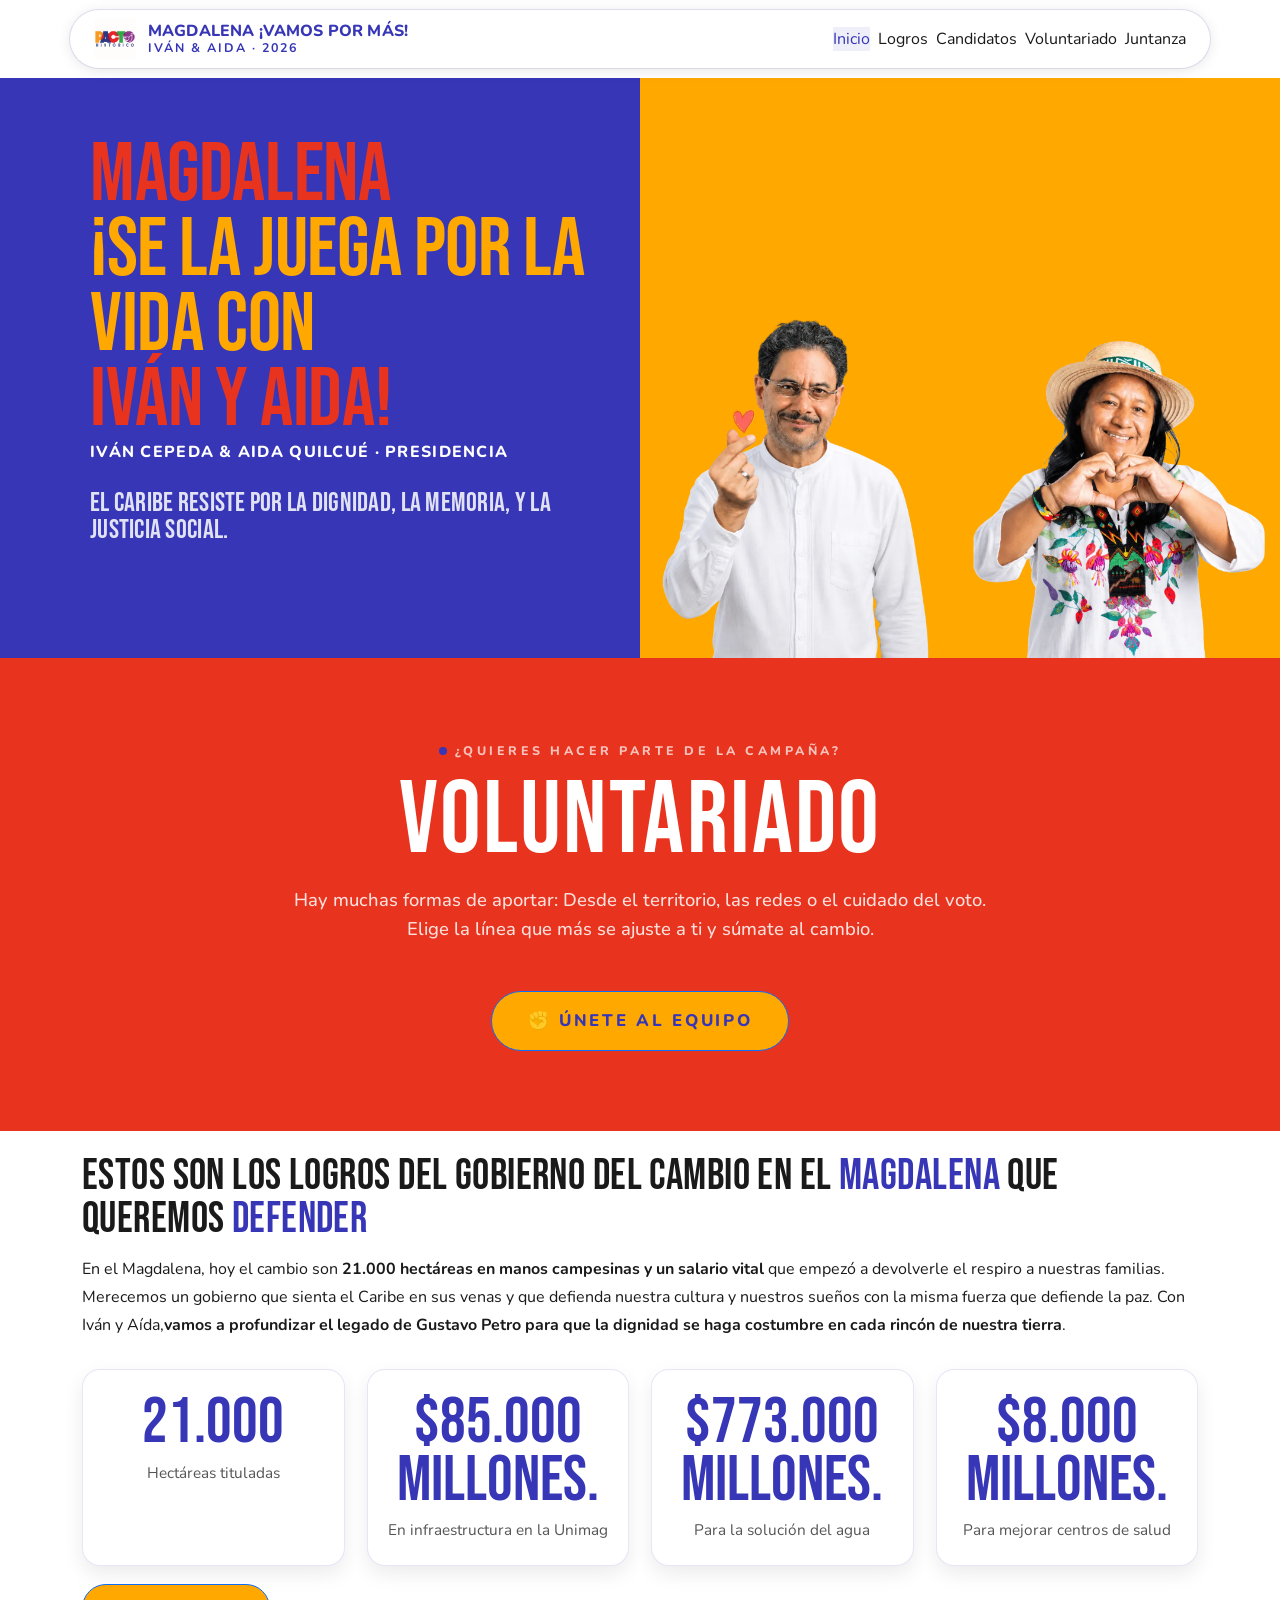
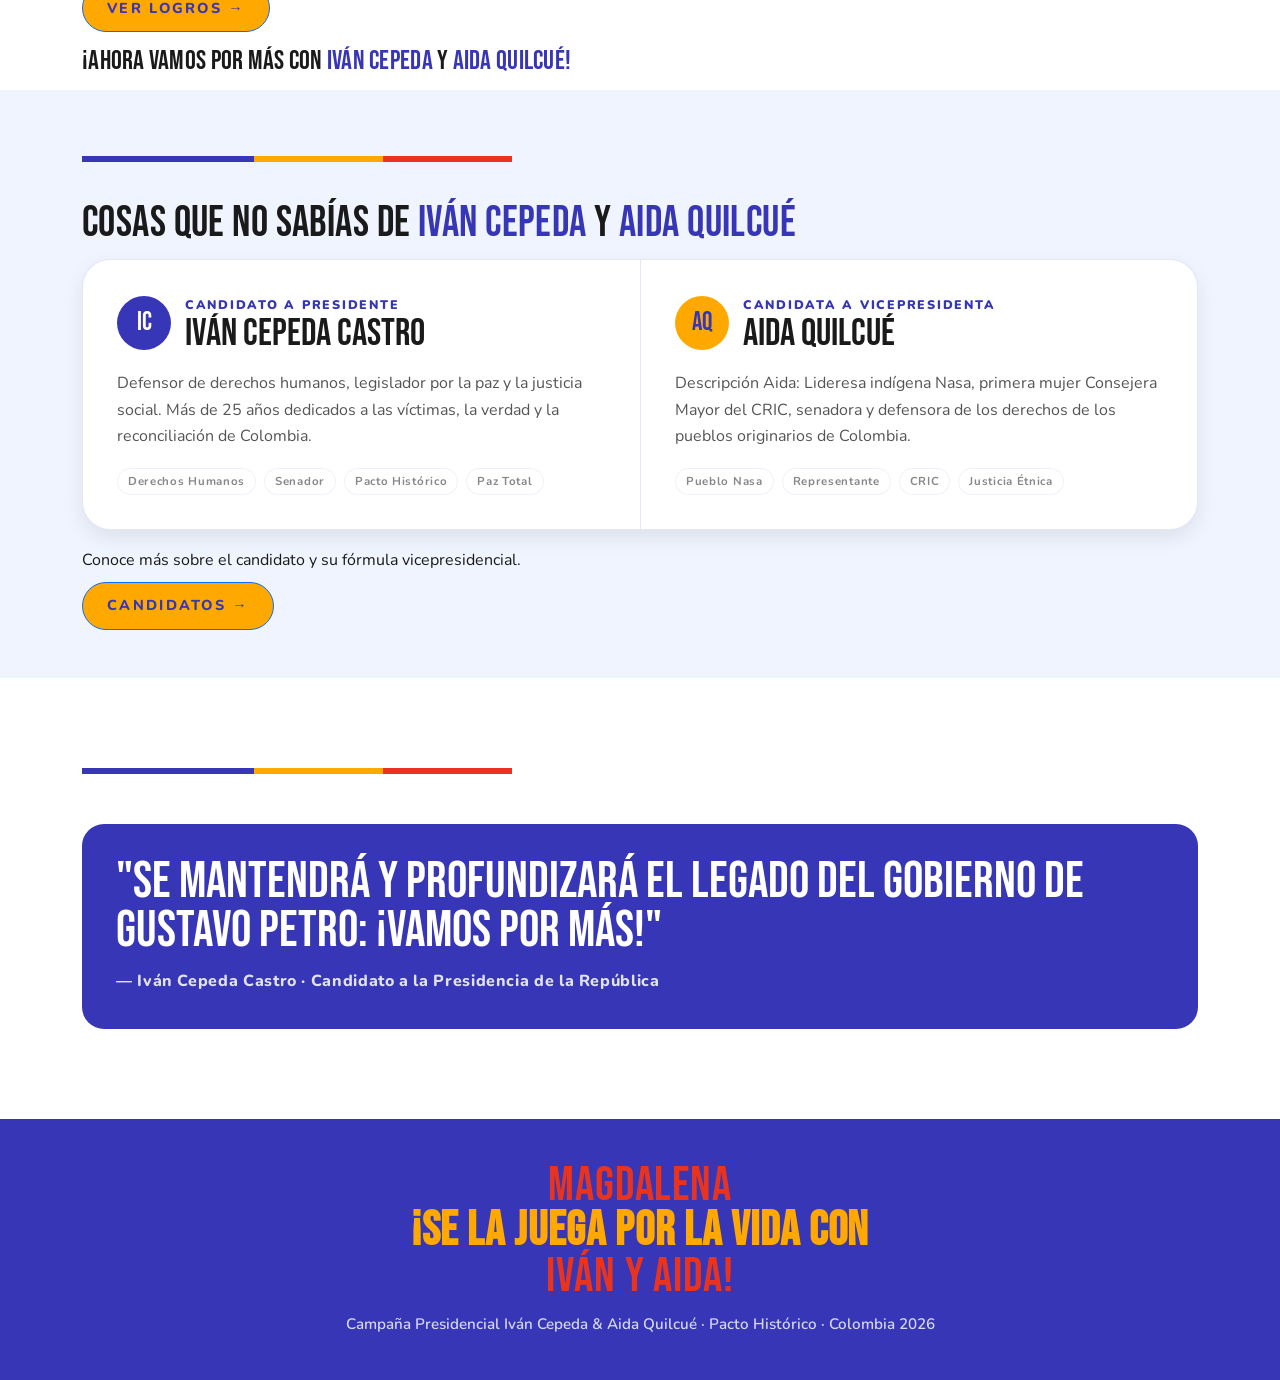
==== commit 6c7ee6a4: "v1.3 feature: Pagina de inicio terminada" ====
--- a/index.html
+++ b/index.html
@@ -106,14 +106,15 @@
     </section>
 
     <section class="cta-voluntariado text-center animate-on-scroll fade-in"
-      style="background-color: var(--color-primary); padding: 80px 0;">
-      <div class="container">
-        <div class="section-eyebrow mb-3" style="color: rgba(0,0,0,0.6);">¿Quieres hacer parte de la campaña?</div>
+      style="background-color: var(--color-accent); padding: 80px 0;">
+      <div class="container">
+        <div class="section-eyebrow mb-3" style="color: rgba(255,255,255,0.7);">¿Quieres hacer parte de la campaña?
+        </div>
         <h2 class="home-title mb-3"
-          style="color: var(--color-text); font-size: clamp(3.5rem, 8vw, 6.5rem); letter-spacing: 0.02em;">VOLUNTARIADO
+          style="color: #ffffff; font-size: clamp(3.5rem, 8vw, 6.5rem); letter-spacing: 0.02em;">VOLUNTARIADO
         </h2>
         <p class="mb-5 mx-auto"
-          style="max-width: 700px; font-size: 1.15rem; color: rgba(0,0,0,0.75); line-height: 1.6; font-weight: 500;">
+          style="max-width: 700px; font-size: 1.15rem; color: rgba(255,255,255,0.85); line-height: 1.6; font-weight: 500;">
           Hay muchas formas de aportar: Desde el territorio, las redes o el cuidado del voto. Elige la línea que más se
           ajuste a ti y súmate al cambio.
         </p>
@@ -167,8 +168,9 @@
       </div>
     </section>
 
-    <section class="candidates-section py-5">
-      <div class="container">
+    <section class="candidates-section py-5" style="background: var(--color-bg-soft);">
+      <div class="container">
+        <div class="divider"></div>
         <h1 class="section-subtitle">Cosas que no sabías de <span class="acc">Iván Cepeda</span> y <span
             class="acc">Aida Quilcué</span>
 
@@ -212,7 +214,7 @@
             </div>
           </article>
         </div>
-        <p class="hero-subtitle mt-3">Conoce más sobre el candidato y su fórmula vicepresidencial.</p>
+        <p class=" mt-3">Conoce más sobre el candidato y su fórmula vicepresidencial.</p>
         <div class="hero-cta-row mt-2">
           <a class="btn btn-primary" href="./pages/candidatos.html">Candidatos →</a>
         </div>
--- a/assets/css/variables.css
+++ b/assets/css/variables.css
@@ -50,4 +50,4 @@
 
   --transition-fast: 0.2s ease;
   --transition-normal: 0.3s ease;
-}
+}
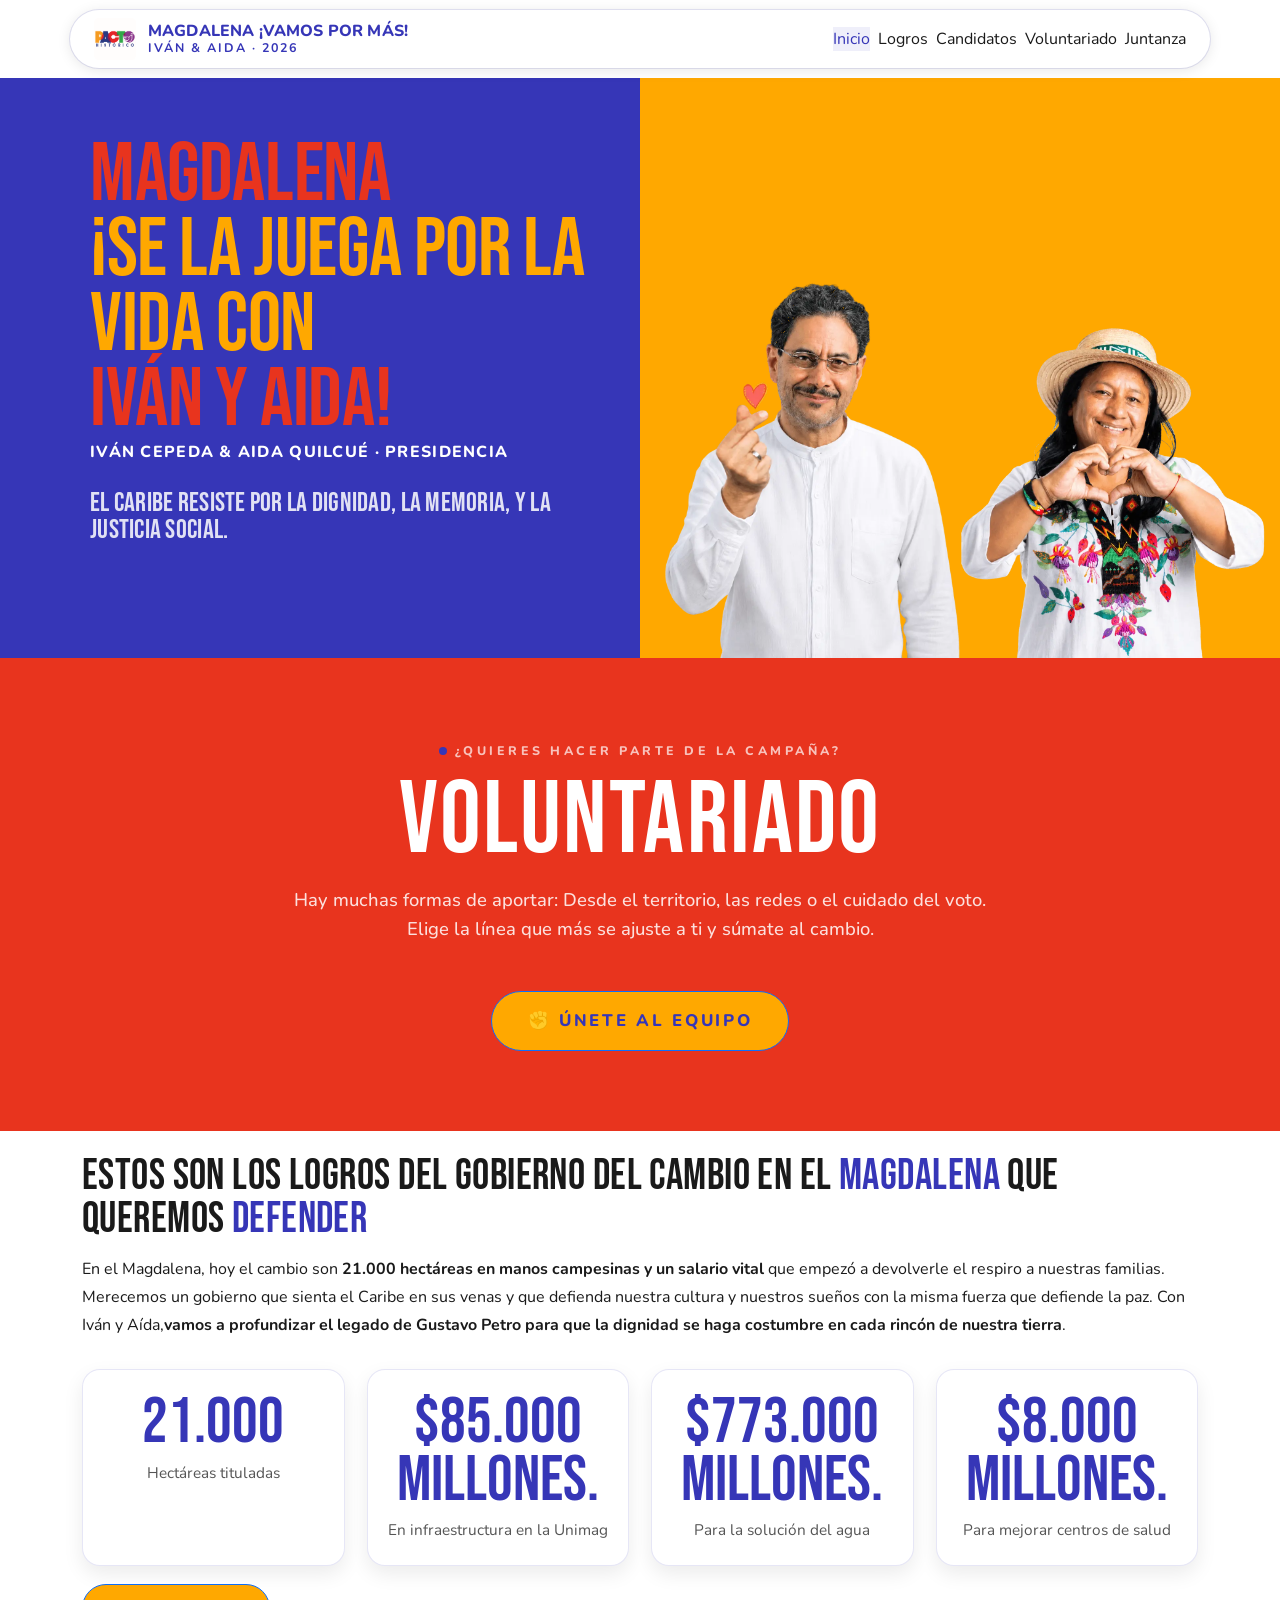
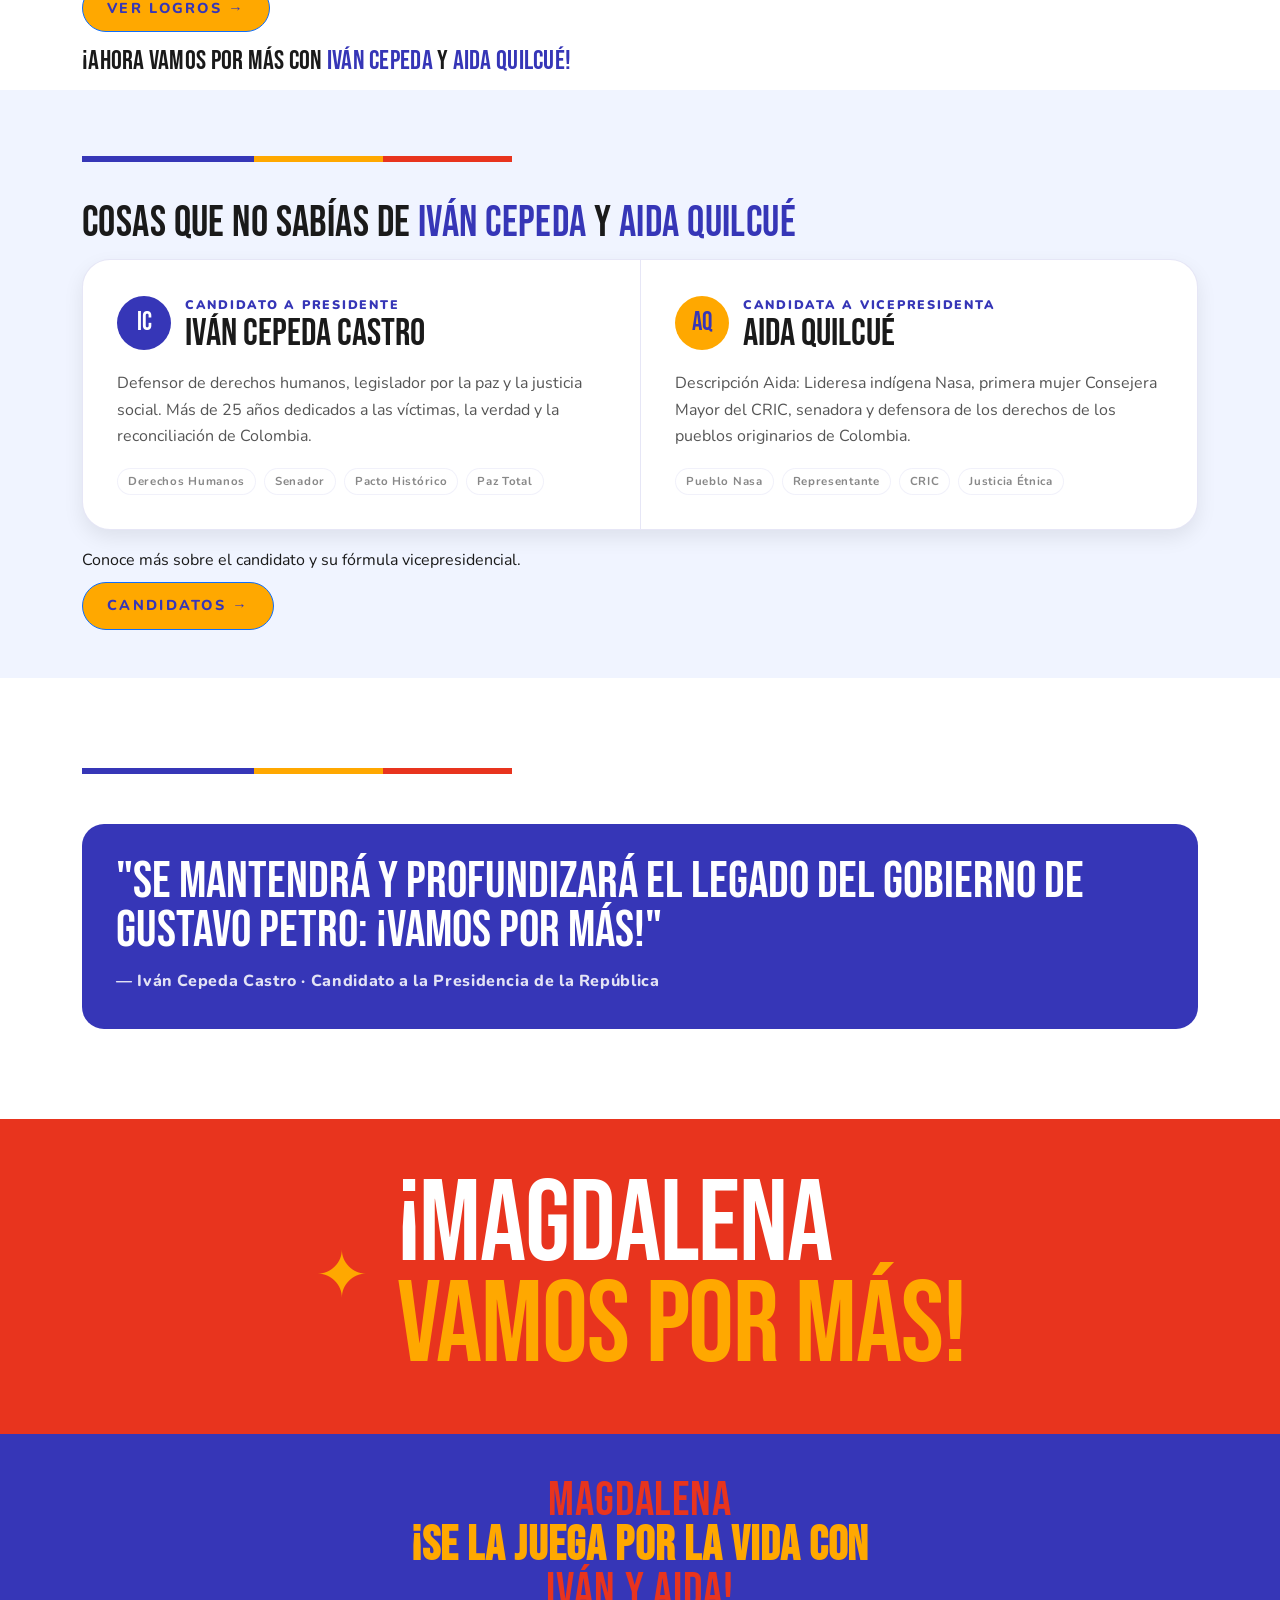
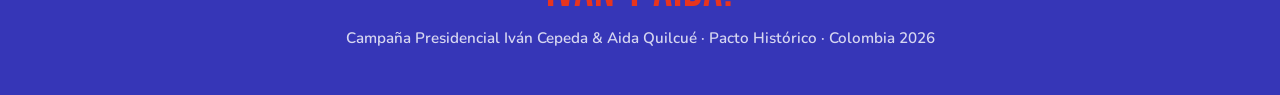
==== commit 33865630: "v2.2 feature: Paginas de voluntariado y juntanza terminada, junto con el nuevo favicon de cepeda" ====
--- a/index.html
+++ b/index.html
@@ -6,7 +6,7 @@
   <meta name="viewport" content="width=device-width, initial-scale=1.0" />
   <title>Iván Cepeda & Aida Quilcué — Magdalena por el Cambio</title>
   <meta name="description" content="Campaña Magdalena por el Cambio. Iván Cepeda y Aida Quilcué. Página principal." />
-  <link rel="icon" type="image/png" href="./assets/images/favicon.png">
+  <link rel="icon" type="image/x-icon" href="./assets/images/favicon_ivan.ico">
 
   <link rel="preconnect" href="https://fonts.googleapis.com">
   <link rel="preconnect" href="https://fonts.gstatic.com" crossorigin>
@@ -234,6 +234,14 @@
         </div>
       </div>
     </section>
+
+    <section class="vamos-mas-banner animate-on-scroll fade-in">
+      <span class="vamos-mas-star">✦</span>
+      <div class="vamos-mas-title">
+        <span>¡MAGDALENA</span>
+        <strong>VAMOS POR MÁS!</strong>
+      </div>
+    </section>
   </main>
 
   <footer class="site-footer">
--- a/assets/css/layout.css
+++ b/assets/css/layout.css
@@ -264,5 +264,5 @@
 }
 
 .candidatos-background-aida {
-  background-color: var(--color-surface);
+  background-color: var(--color-bg-soft);
 }
--- a/assets/css/inicio.css
+++ b/assets/css/inicio.css
@@ -33,6 +33,7 @@
   align-items: flex-end;
   justify-content: center;
   overflow: hidden;
+  gap: 0;
 }
 
 .hero-photo {
@@ -41,6 +42,16 @@
   align-self: flex-end;
   object-fit: cover;
   object-position: top center;
+  flex-shrink: 0;
+}
+
+/* acercar los sujetos: Iván al borde derecho, Aida al borde izquierdo */
+.hero-photo:first-child {
+  object-position: top right;
+}
+
+.hero-photo:last-child {
+  object-position: top left;
 }
 
 .hero-eyebrow {
@@ -325,6 +336,51 @@
   text-align: center;
 }
 
+/* BANNER VAMOS POR MÁS */
+.vamos-mas-banner {
+  background: var(--color-accent);
+  padding: 56px 40px;
+  display: flex;
+  align-items: center;
+  justify-content: center;
+  gap: 28px;
+}
+
+.vamos-mas-star {
+  font-size: clamp(2.5rem, 5vw, 4rem);
+  color: var(--color-primary);
+  line-height: 1;
+  flex-shrink: 0;
+}
+
+.vamos-mas-title {
+  font-family: var(--font-display);
+  font-size: clamp(3.5rem, 9vw, 7.5rem);
+  line-height: 0.88;
+  text-transform: uppercase;
+  letter-spacing: -0.01em;
+}
+
+.vamos-mas-title span {
+  display: block;
+  color: #ffffff;
+}
+
+.vamos-mas-title strong {
+  display: block;
+  color: var(--color-primary);
+  font-weight: 400;
+}
+
+@media (max-width: 640px) {
+  .vamos-mas-banner {
+    flex-direction: column;
+    gap: 12px;
+    padding: 44px 24px;
+    text-align: center;
+  }
+}
+
 @media (max-width: 980px) {
 
   .home-hero {
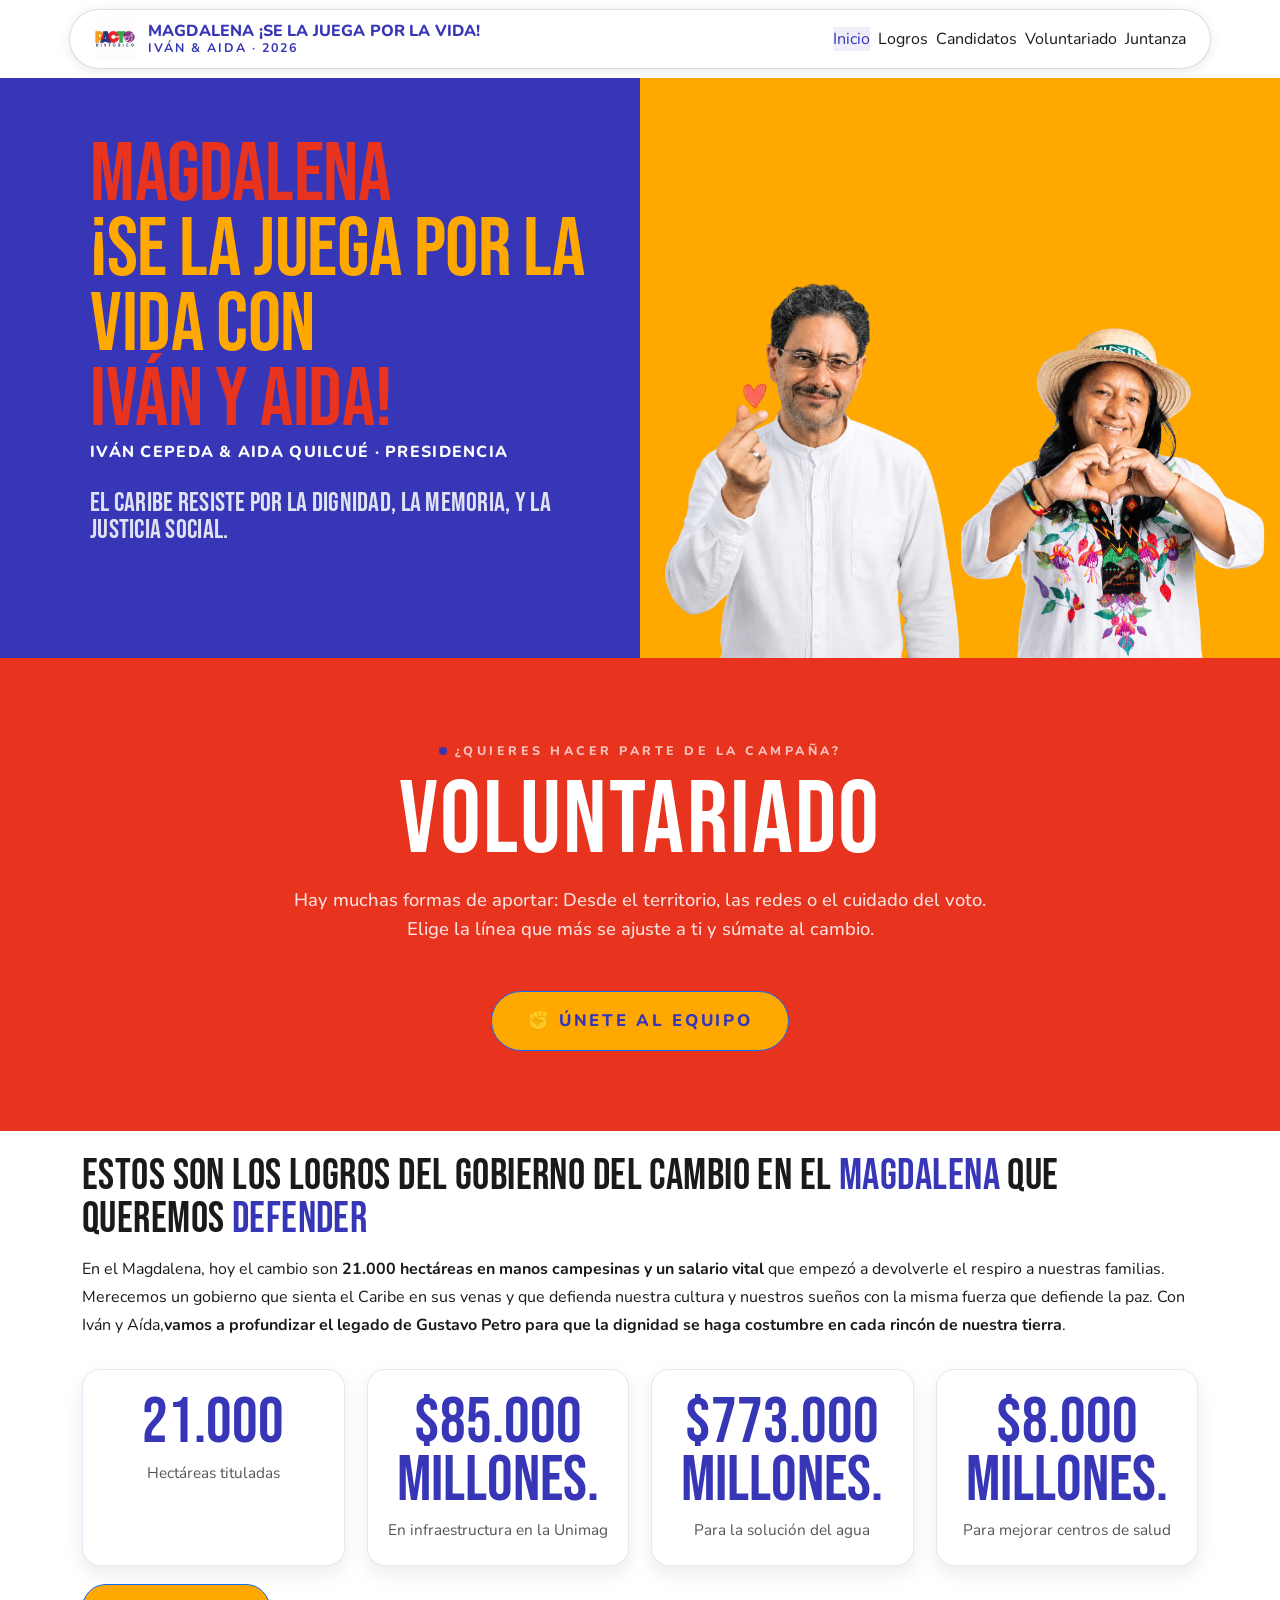
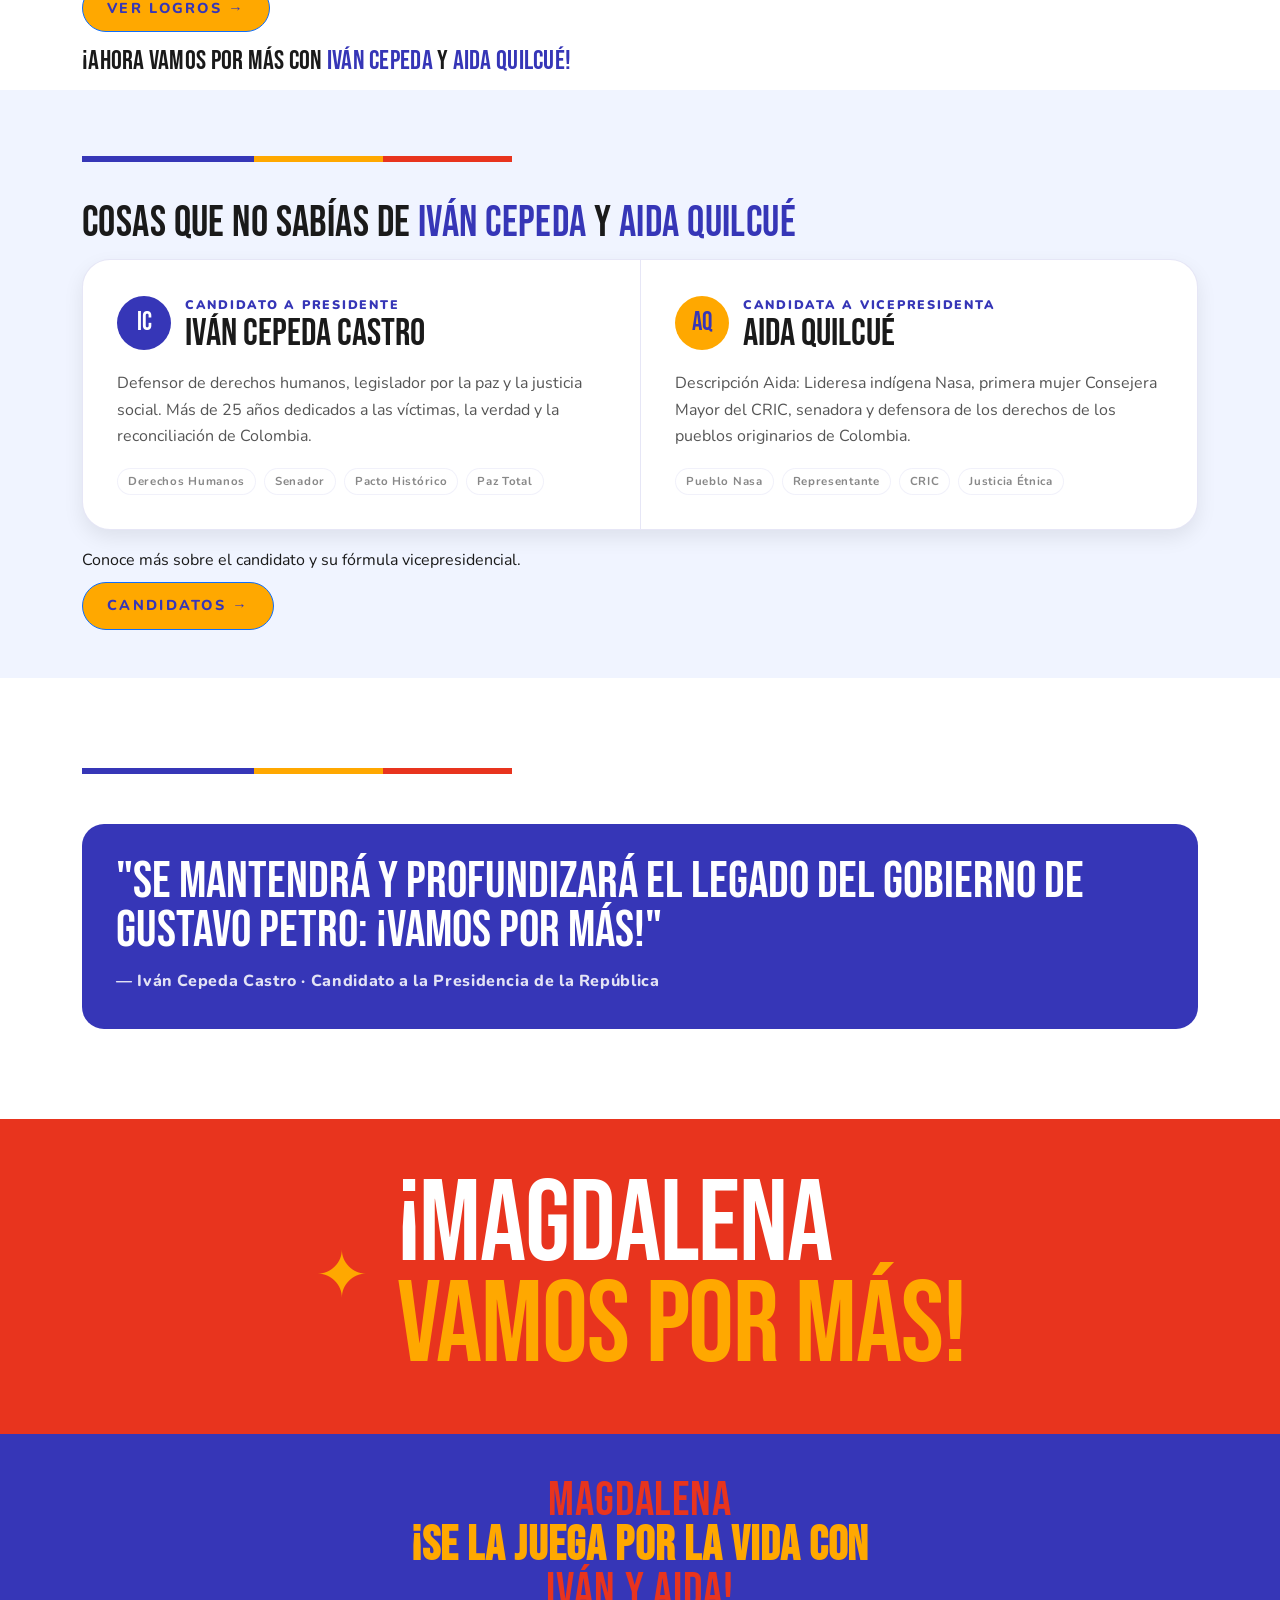
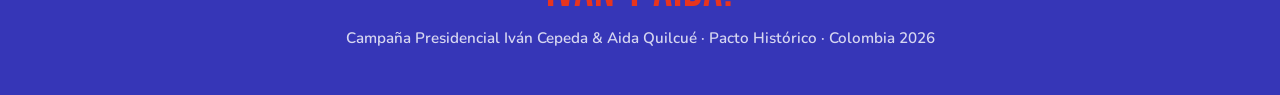
==== commit 6e723190: "v2.3 feature: Cambio de la frase del header" ====
--- a/index.html
+++ b/index.html
@@ -55,7 +55,7 @@
           <img src="./assets/images/logo_pacto.png" alt="Pacto Histórico" class="brand-logo">
         </div>
         <div class="brand-copy">
-          <span class="brand-title">MAGDALENA ¡VAMOS POR MÁS!</span>
+          <span class="brand-title">MAGDALENA ¡SE LA JUEGA POR LA VIDA!</span>
           <span class="brand-subtitle">Iván & Aida · 2026</span>
         </div>
       </a>
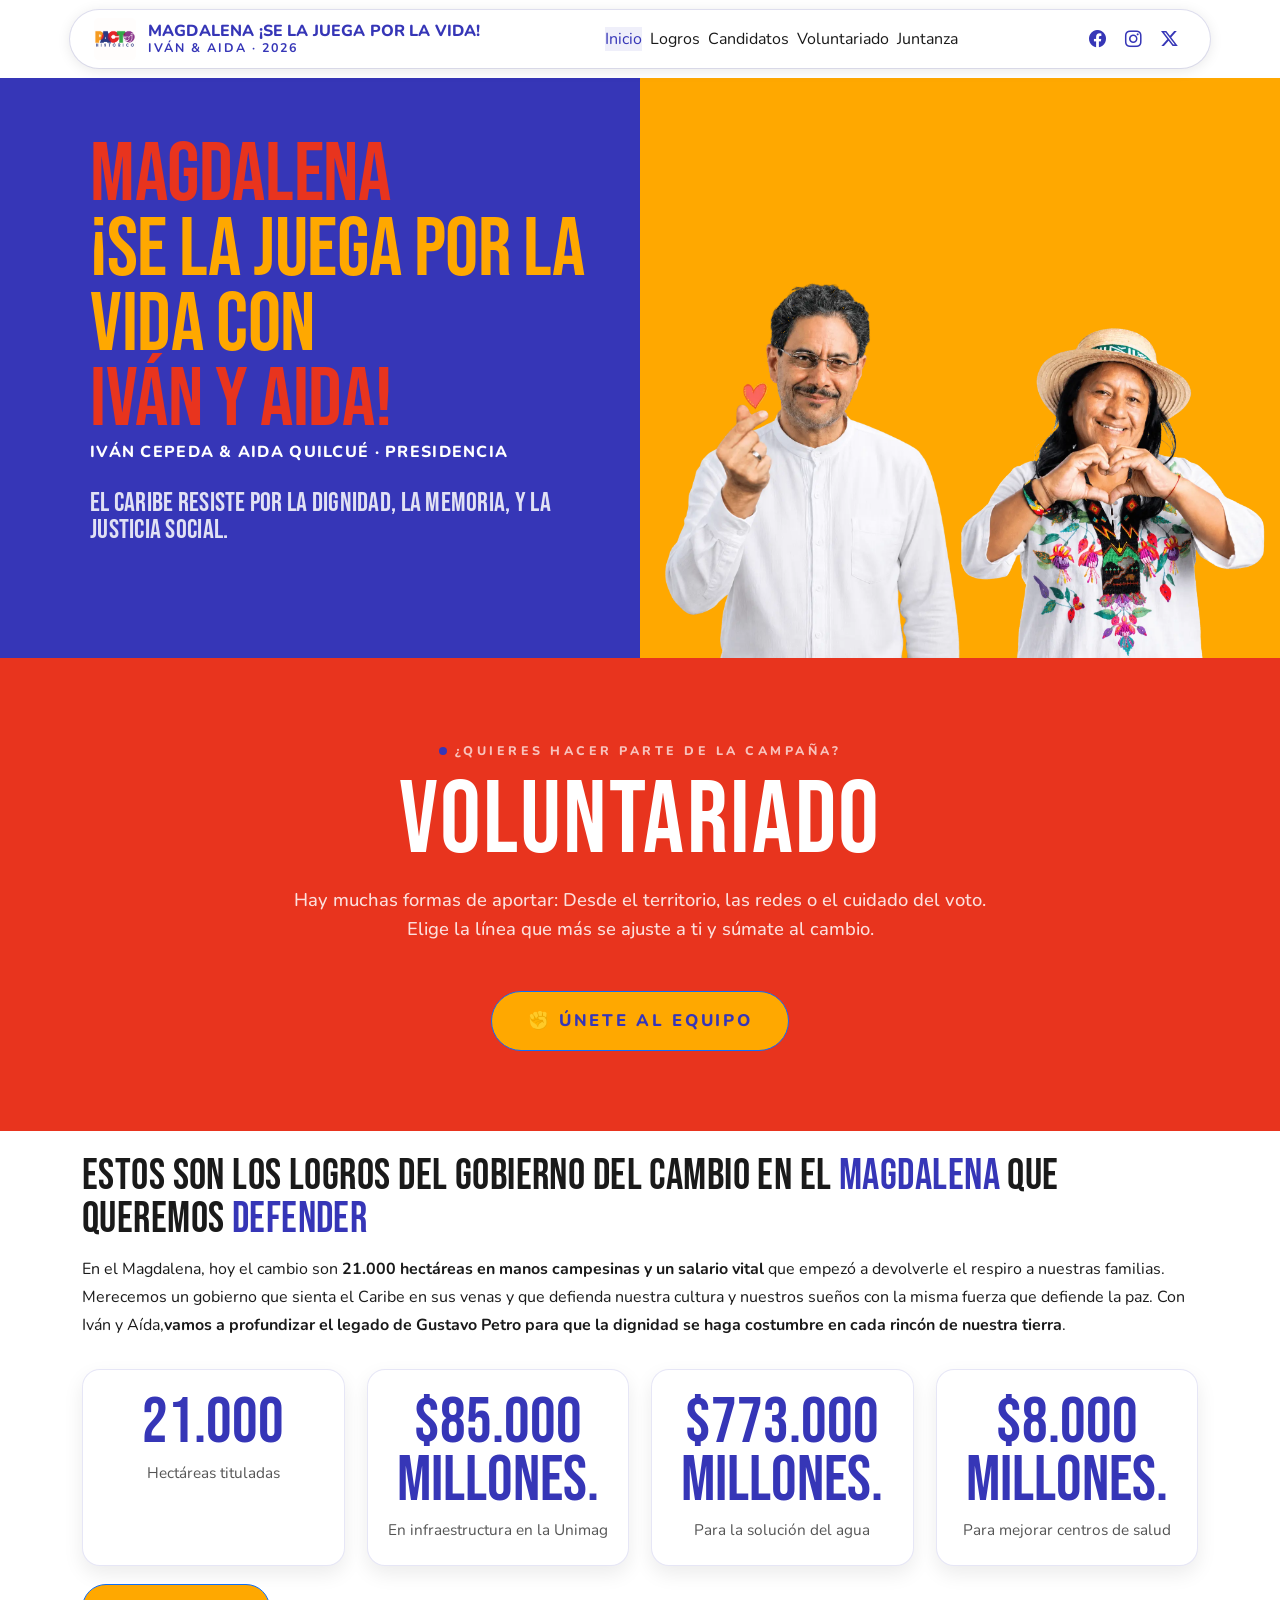
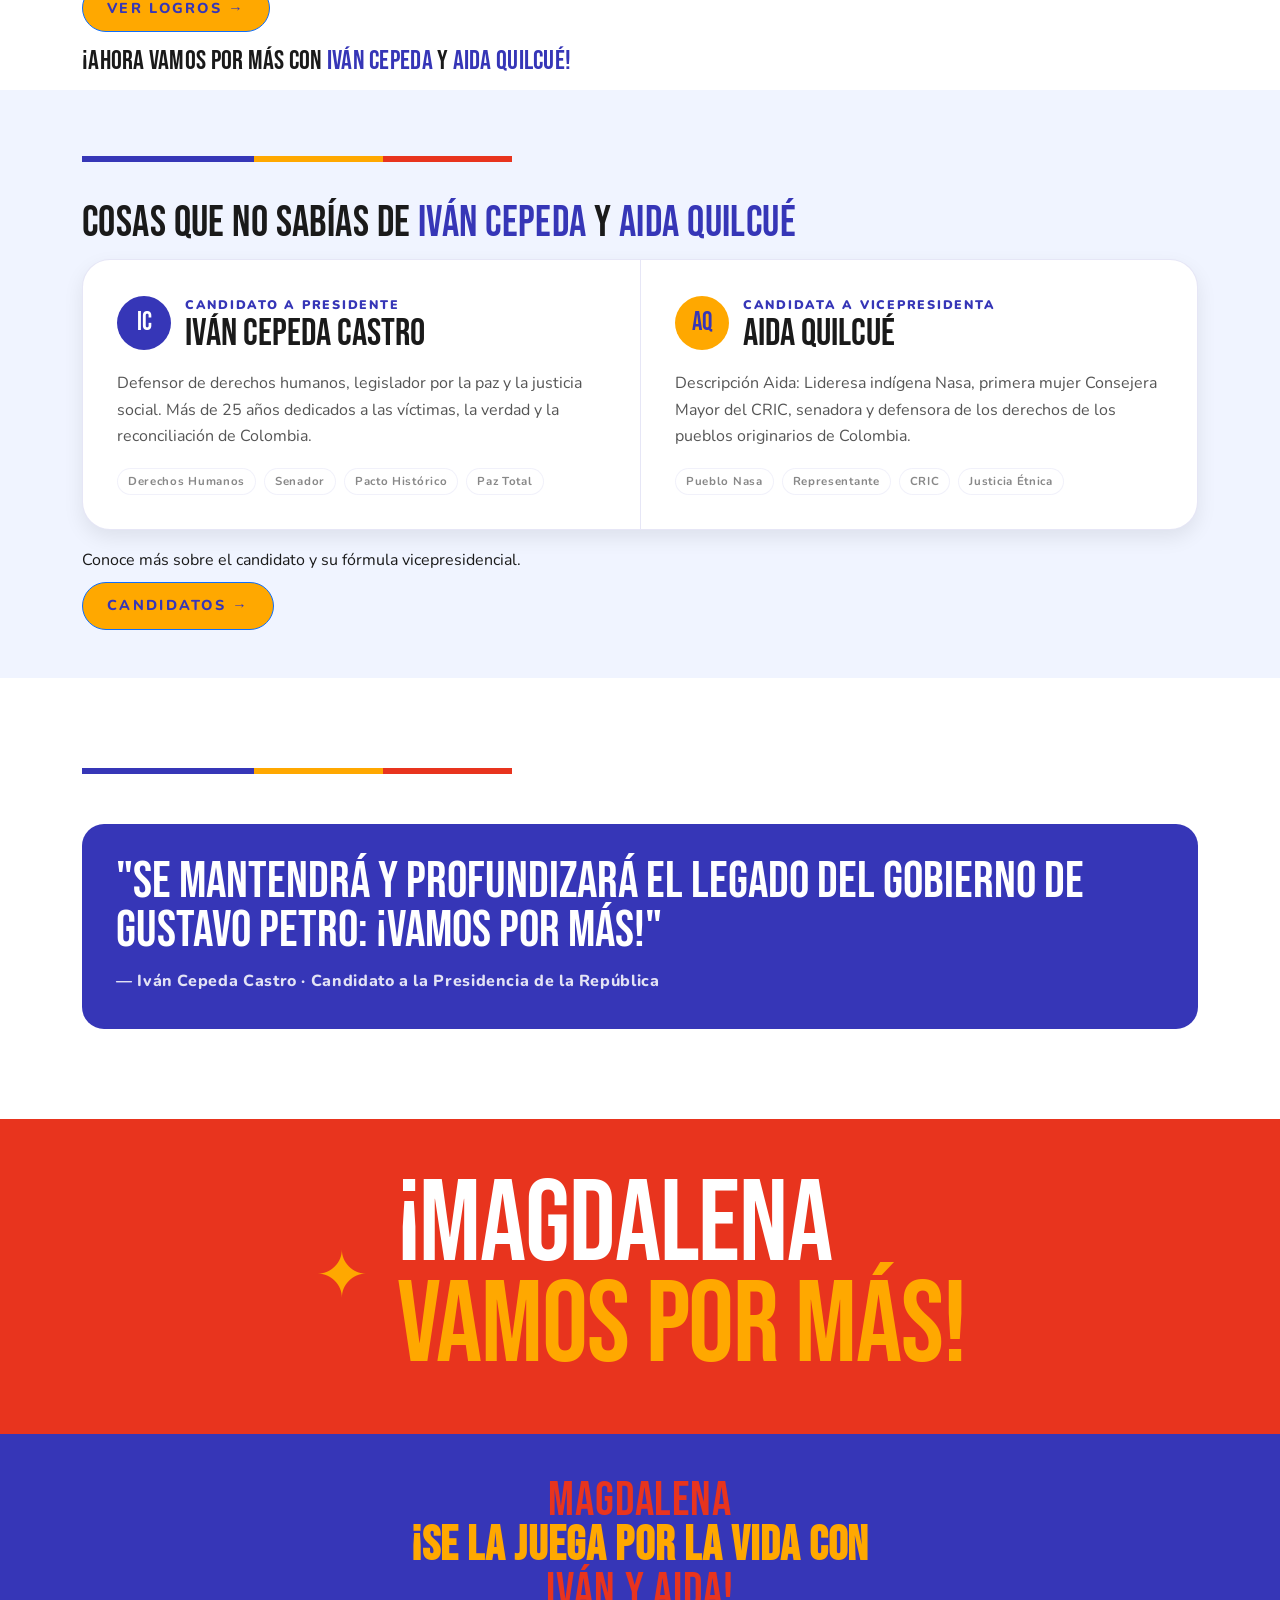
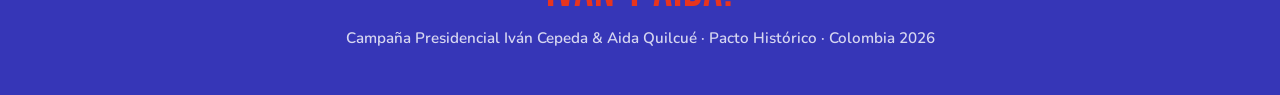
==== commit e7c2bd57: "v3.1 feature: Nuevo link de en el navbar de las redes sociales" ====
--- a/index.html
+++ b/index.html
@@ -24,6 +24,7 @@
   <link rel="stylesheet" href="./assets/css/components.css">
   <link rel="stylesheet" href="./assets/css/utilities.css">
   <link rel="stylesheet" href="./assets/css/inicio.css">
+  <link rel="stylesheet" href="https://cdn.jsdelivr.net/npm/bootstrap-icons@1.11.3/font/bootstrap-icons.min.css">
 
   <meta name="google-site-verification" content="J1PlSYhIY49Xi12_AZv1ihROwYbv2UaHZDbPVgr6SNs" />
   <link rel="canonical" href="https://www.magdalenaconcepeda.com/" />
@@ -67,6 +68,18 @@
         <a class="nav-link" href="./pages/voluntariado.html">Voluntariado</a>
         <a class="nav-link" href="./pages/juntanza.html">Juntanza</a>
       </nav>
+
+      <div class="social-links">
+        <a href="https://www.facebook.com/IvanCepedaCastro" target="_blank" rel="noopener" class="social-link" aria-label="Facebook">
+          <i class="bi bi-facebook"></i>
+        </a>
+        <a href="https://www.instagram.com/ivancepedacastr/" target="_blank" rel="noopener" class="social-link" aria-label="Instagram">
+          <i class="bi bi-instagram"></i>
+        </a>
+        <a href="https://x.com/IvanCepedaCast" target="_blank" rel="noopener" class="social-link" aria-label="X">
+          <i class="bi bi-twitter-x"></i>
+        </a>
+      </div>
 
       <button class="menu-toggle" id="menuToggle" type="button" aria-label="Abrir menú">
         <span></span>
--- a/assets/css/layout.css
+++ b/assets/css/layout.css
@@ -123,6 +123,31 @@
   background: rgba(54, 54, 183, 0.08);
 }
 
+.social-links {
+  display: flex;
+  gap: 4px;
+  align-items: center;
+  flex-shrink: 0;
+}
+
+.social-link {
+  display: flex;
+  align-items: center;
+  justify-content: center;
+  width: 32px;
+  height: 32px;
+  border-radius: 50%;
+  color: var(--color-secondary);
+  font-size: 1.05rem;
+  transition: color 0.2s, background 0.2s;
+  text-decoration: none;
+}
+
+.social-link:hover {
+  color: #ffffff;
+  background: var(--color-secondary);
+}
+
 .menu-toggle {
   display: none;
   flex-direction: column;
